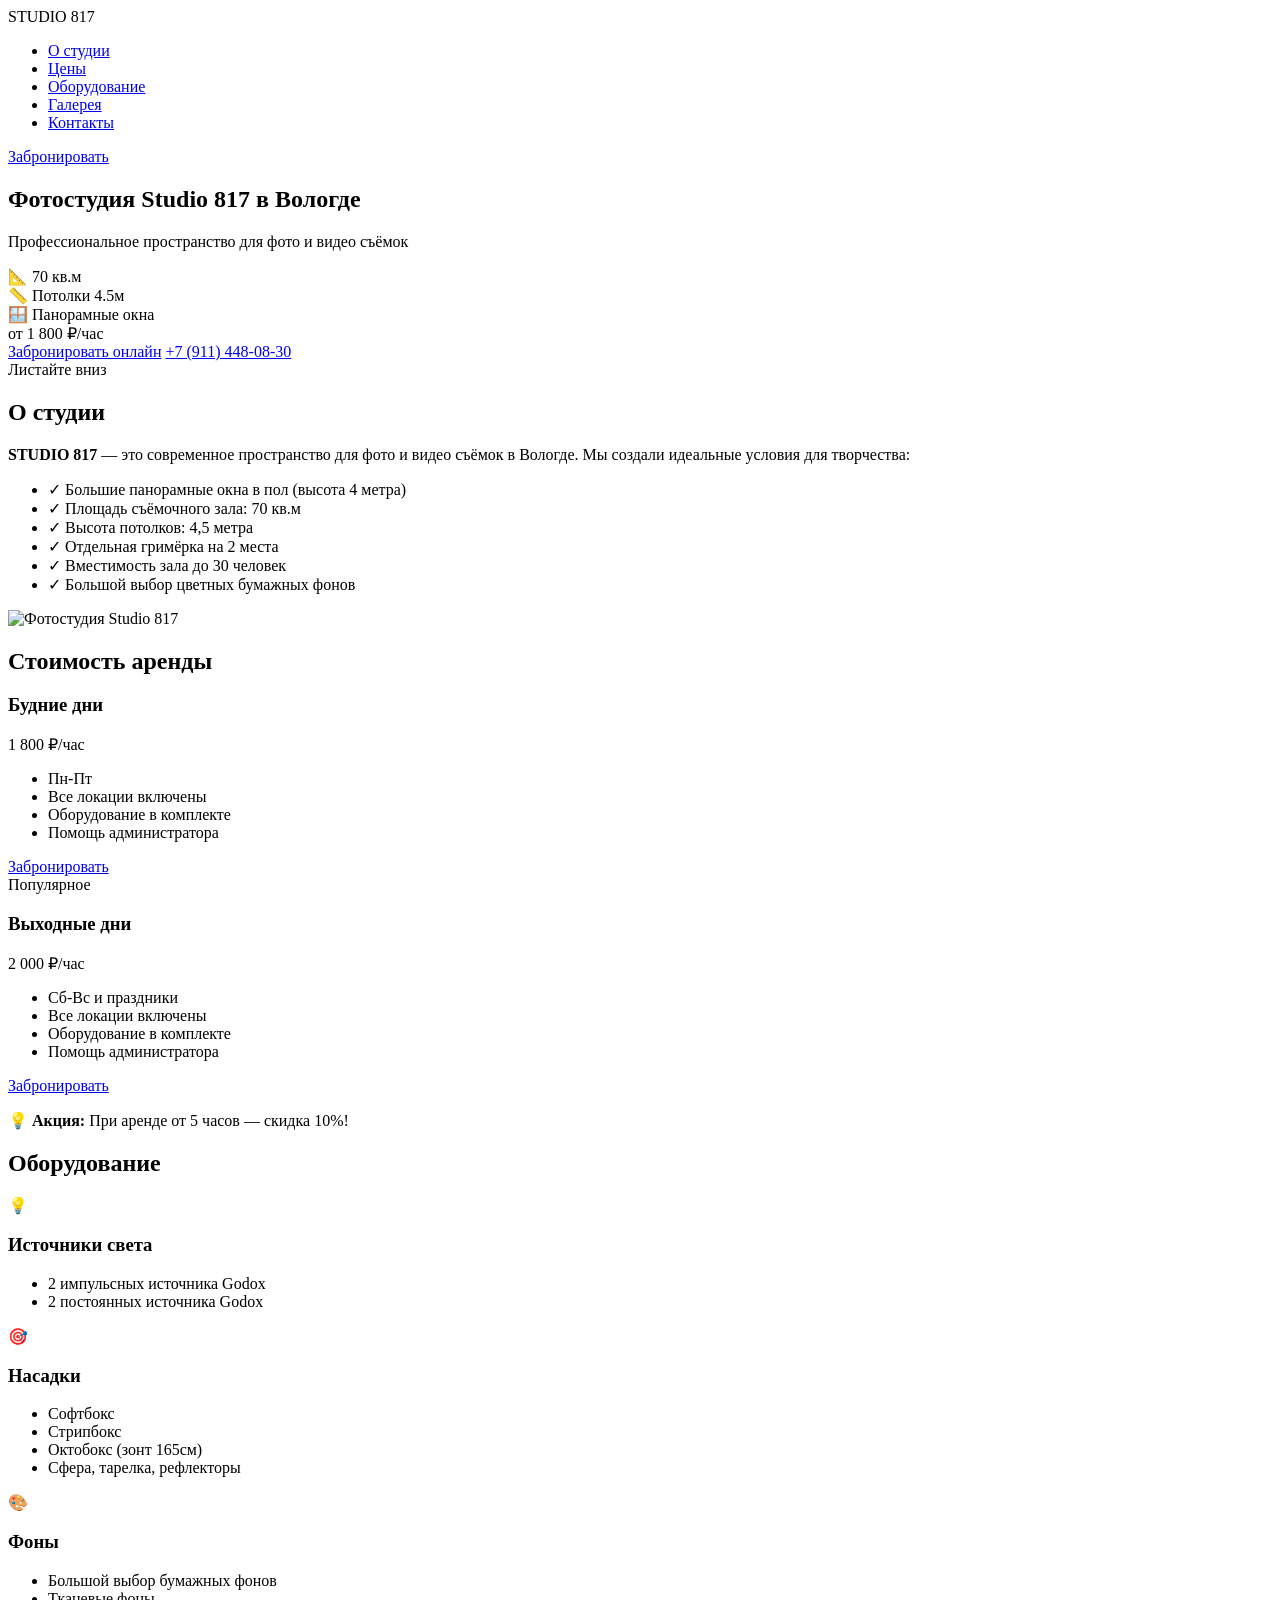
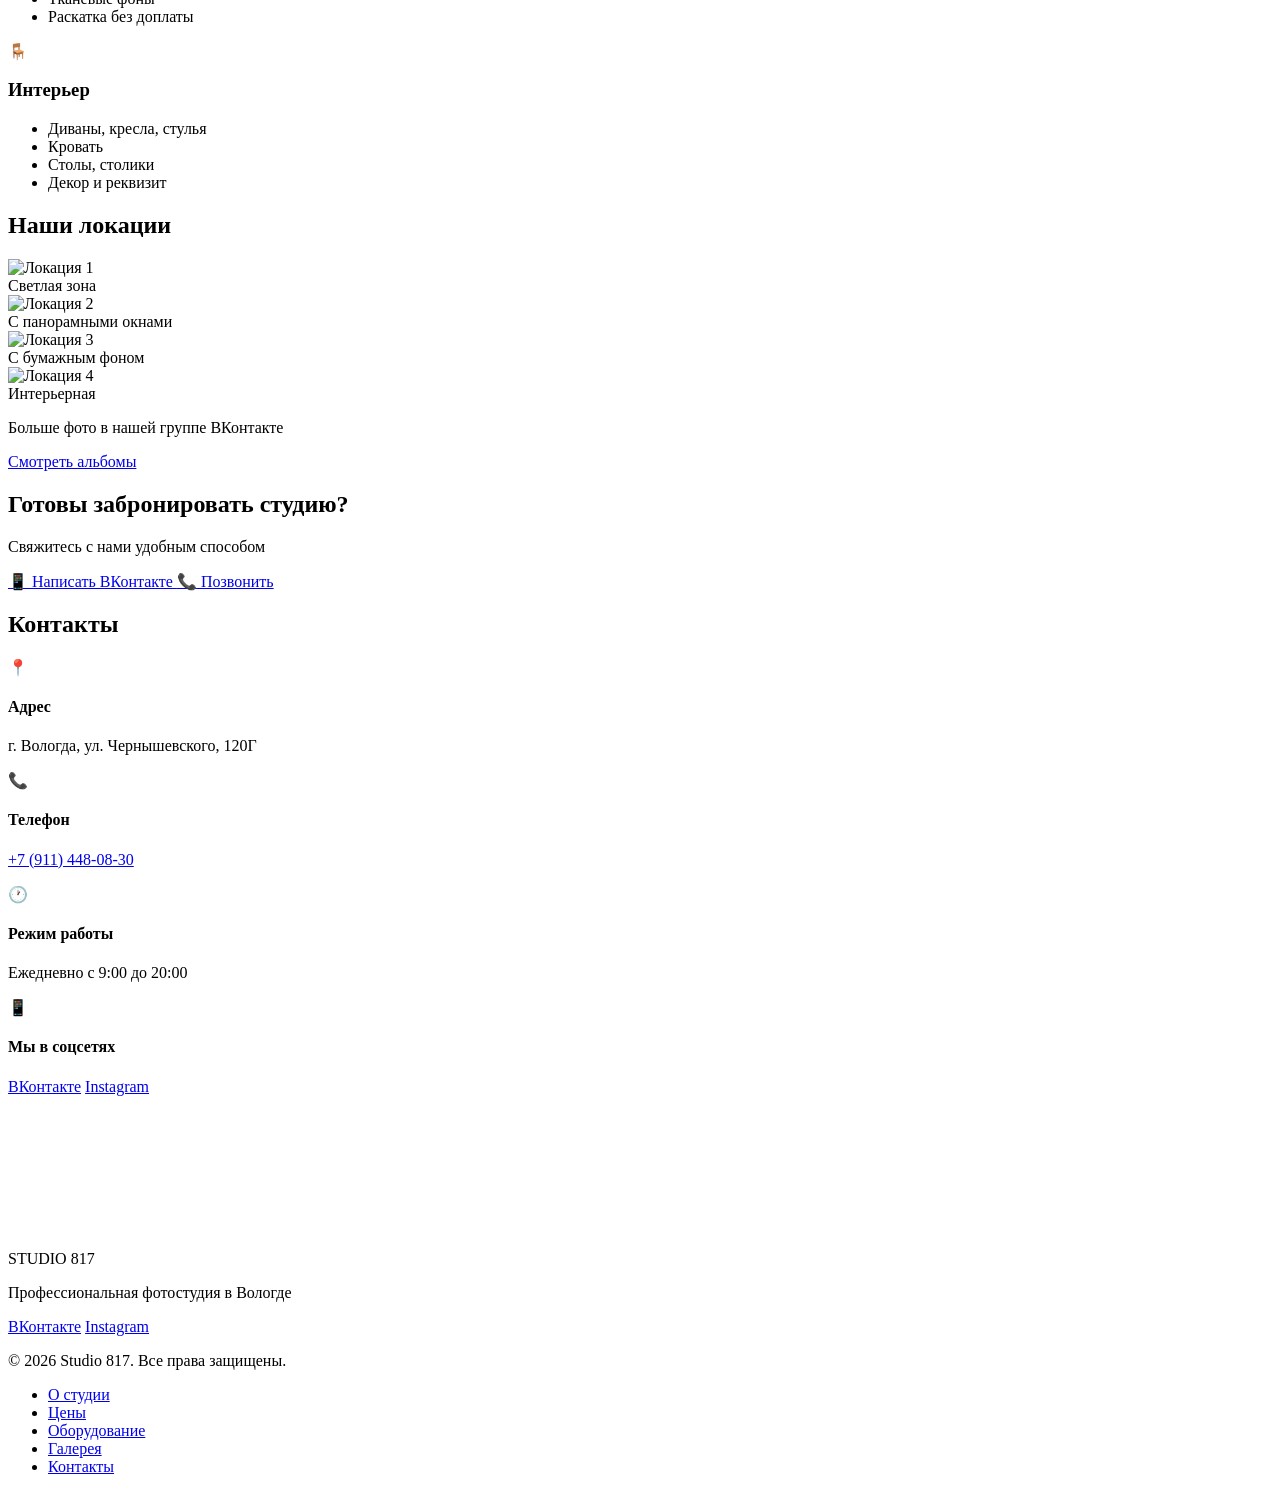
==== index.html @ 2dcc3034 "Create index.html" ====
<!DOCTYPE html>
<html lang="ru">
<head>
    <meta charset="UTF-8">
    <meta name="viewport" content="width=device-width, initial-scale=1.0">
    
    <!-- SEO Meta Tags -->
    <title>Фотостудия Studio 817 в Вологде | Аренда фотостудии от 1800₽/час</title>
    <meta name="description" content="Профессиональная фотостудия в Вологде. 70 кв.м, потолки 4.5м, панорамные окна. Оборудование Godox. Аренда от 1800₽/час. Бронируйте онлайн!">
    <meta name="keywords" content="фотостудия вологда, аренда фотостудии, studio 817, фотосессия вологда, студия для съемки">
    
    <!-- Open Graph для соцсетей -->
    <meta property="og:title" content="Фотостудия Studio 817 | Вологда">
    <meta property="og:description" content="Профессиональная фотостудия. Аренда от 1800₽/час. Панорамные окна, оборудование Godox">
    <meta property="og:type" content="website">
    <meta property="og:url" content="https://antidolgi.github.io/banan817/">
    <meta property="og:image" content="https://antidolgi.github.io/banan817/images/og-image.jpg">
    
    <!-- Yandex Verification -->
    <meta name="yandex-verification" content="ваш_код_верификации" />
    
    <!-- Favicon -->
    <link rel="icon" type="image/png" href="images/favicon.png">
    
    <!-- Fonts -->
    <link rel="preconnect" href="https://fonts.googleapis.com">
    <link href="https://fonts.googleapis.com/css2?family=Montserrat:wght@300;400;500;600;700&display=swap" rel="stylesheet">
    
    <!-- CSS -->
    <link rel="stylesheet" href="css/style.css">
    
    <!-- Schema.org микроразметка -->
    <script type="application/ld+json">
    {
        "@context": "https://schema.org",
        "@type": "PhotographyStudio",
        "name": "Studio 817",
        "description": "Профессиональная фотостудия в Вологде",
        "address": {
            "@type": "PostalAddress",
            "streetAddress": "ул. Чернышевского, 120Г",
            "addressLocality": "Вологда",
            "addressCountry": "RU"
        },
        "telephone": "+7-911-448-08-30",
        "priceRange": "1800-2000 RUB",
        "openingHours": "Mo-Su 09:00-20:00",
        "url": "https://antidolgi.github.io/banan817/",
        "sameAs": [
            "https://vk.com/studio817",
            "https://www.instagram.com/studio.817/"
        ]
    }
    </script>
</head>
<body>
    <!-- Navigation -->
    <nav class="navbar" id="navbar">
        <div class="container">
            <div class="logo">STUDIO <span>817</span></div>
            <ul class="nav-links">
                <li><a href="#about">О студии</a></li>
                <li><a href="#prices">Цены</a></li>
                <li><a href="#equipment">Оборудование</a></li>
                <li><a href="#gallery">Галерея</a></li>
                <li><a href="#contacts">Контакты</a></li>
            </ul>
            <a href="https://vk.com/studio817" class="btn-nav" target="_blank">Забронировать</a>
            <div class="burger">
                <div class="line1"></div>
                <div class="line2"></div>
                <div class="line3"></div>
            </div>
        </div>
    </nav>

    <!-- Hero Section -->
    <section class="hero">
        <div class="hero-overlay"></div>
        <div class="container hero-content">
            <h1>Фотостудия <span class="highlight">Studio 817</span> в Вологде</h1>
            <p class="hero-subtitle">Профессиональное пространство для фото и видео съёмок</p>
            <div class="hero-features">
                <div class="feature-item">
                    <span class="feature-icon">📐</span>
                    <span>70 кв.м</span>
                </div>
                <div class="feature-item">
                    <span class="feature-icon">📏</span>
                    <span>Потолки 4.5м</span>
                </div>
                <div class="feature-item">
                    <span class="feature-icon">🪟</span>
                    <span>Панорамные окна</span>
                </div>
            </div>
            <div class="hero-price">
                <span class="price-tag">от 1 800 ₽/час</span>
            </div>
            <div class="hero-buttons">
                <a href="https://vk.com/studio817" class="btn btn-primary" target="_blank">Забронировать онлайн</a>
                <a href="tel:+79114480830" class="btn btn-secondary">+7 (911) 448-08-30</a>
            </div>
        </div>
        <div class="scroll-indicator">
            <span>Листайте вниз</span>
            <div class="scroll-arrow"></div>
        </div>
    </section>

    <!-- About Section -->
    <section class="about" id="about">
        <div class="container">
            <h2 class="section-title">О студии</h2>
            <div class="about-content">
                <div class="about-text">
                    <p><strong>STUDIO 817</strong> — это современное пространство для фото и видео съёмок в Вологде. Мы создали идеальные условия для творчества:</p>
                    <ul class="about-list">
                        <li>✓ Большие панорамные окна в пол (высота 4 метра)</li>
                        <li>✓ Площадь съёмочного зала: 70 кв.м</li>
                        <li>✓ Высота потолков: 4,5 метра</li>
                        <li>✓ Отдельная гримёрка на 2 места</li>
                        <li>✓ Вместимость зала до 30 человек</li>
                        <li>✓ Большой выбор цветных бумажных фонов</li>
                    </ul>
                </div>
                <div class="about-image">
                    <img src="images/studio-main.jpg" alt="Фотостудия Studio 817">
                </div>
            </div>
        </div>
    </section>

    <!-- Prices Section -->
    <section class="prices" id="prices">
        <div class="container">
            <h2 class="section-title">Стоимость аренды</h2>
            <div class="prices-grid">
                <div class="price-card">
                    <div class="price-header">
                        <h3>Будние дни</h3>
                        <div class="price">1 800 ₽<span>/час</span></div>
                    </div>
                    <ul class="price-features">
                        <li>Пн-Пт</li>
                        <li>Все локации включены</li>
                        <li>Оборудование в комплекте</li>
                        <li>Помощь администратора</li>
                    </ul>
                    <a href="https://vk.com/studio817" class="btn btn-block" target="_blank">Забронировать</a>
                </div>
                <div class="price-card featured">
                    <div class="badge">Популярное</div>
                    <div class="price-header">
                        <h3>Выходные дни</h3>
                        <div class="price">2 000 ₽<span>/час</span></div>
                    </div>
                    <ul class="price-features">
                        <li>Сб-Вс и праздники</li>
                        <li>Все локации включены</li>
                        <li>Оборудование в комплекте</li>
                        <li>Помощь администратора</li>
                    </ul>
                    <a href="https://vk.com/studio817" class="btn btn-block" target="_blank">Забронировать</a>
                </div>
            </div>
            <div class="price-note">
                <p>💡 <strong>Акция:</strong> При аренде от 5 часов — скидка 10%!</p>
            </div>
        </div>
    </section>

    <!-- Equipment Section -->
    <section class="equipment" id="equipment">
        <div class="container">
            <h2 class="section-title">Оборудование</h2>
            <div class="equipment-grid">
                <div class="equipment-card">
                    <div class="equipment-icon">💡</div>
                    <h3>Источники света</h3>
                    <ul>
                        <li>2 импульсных источника Godox</li>
                        <li>2 постоянных источника Godox</li>
                    </ul>
                </div>
                <div class="equipment-card">
                    <div class="equipment-icon">🎯</div>
                    <h3>Насадки</h3>
                    <ul>
                        <li>Софтбокс</li>
                        <li>Стрипбокс</li>
                        <li>Октобокс (зонт 165см)</li>
                        <li>Сфера, тарелка, рефлекторы</li>
                    </ul>
                </div>
                <div class="equipment-card">
                    <div class="equipment-icon">🎨</div>
                    <h3>Фоны</h3>
                    <ul>
                        <li>Большой выбор бумажных фонов</li>
                        <li>Тканевые фоны</li>
                        <li>Раскатка без доплаты</li>
                    </ul>
                </div>
                <div class="equipment-card">
                    <div class="equipment-icon">🪑</div>
                    <h3>Интерьер</h3>
                    <ul>
                        <li>Диваны, кресла, стулья</li>
                        <li>Кровать</li>
                        <li>Столы, столики</li>
                        <li>Декор и реквизит</li>
                    </ul>
                </div>
            </div>
        </div>
    </section>

    <!-- Gallery Section -->
    <section class="gallery" id="gallery">
        <div class="container">
            <h2 class="section-title">Наши локации</h2>
            <div class="gallery-grid">
                <div class="gallery-item">
                    <img src="images/location1.jpg" alt="Локация 1">
                    <div class="gallery-overlay">
                        <span>Светлая зона</span>
                    </div>
                </div>
                <div class="gallery-item">
                    <img src="images/location2.jpg" alt="Локация 2">
                    <div class="gallery-overlay">
                        <span>С панорамными окнами</span>
                    </div>
                </div>
                <div class="gallery-item">
                    <img src="images/location3.jpg" alt="Локация 3">
                    <div class="gallery-overlay">
                        <span>С бумажным фоном</span>
                    </div>
                </div>
                <div class="gallery-item">
                    <img src="images/location4.jpg" alt="Локация 4">
                    <div class="gallery-overlay">
                        <span>Интерьерная</span>
                    </div>
                </div>
            </div>
            <div class="gallery-cta">
                <p>Больше фото в нашей группе ВКонтакте</p>
                <a href="https://vk.com/studio817" class="btn btn-primary" target="_blank">Смотреть альбомы</a>
            </div>
        </div>
    </section>

    <!-- CTA Section -->
    <section class="cta">
        <div class="container">
            <h2>Готовы забронировать студию?</h2>
            <p>Свяжитесь с нами удобным способом</p>
            <div class="cta-buttons">
                <a href="https://vk.com/studio817" class="btn btn-large btn-vk" target="_blank">
                    <span class="btn-icon">📱</span>
                    Написать ВКонтакте
                </a>
                <a href="tel:+79114480830" class="btn btn-large btn-phone">
                    <span class="btn-icon">📞</span>
                    Позвонить
                </a>
            </div>
        </div>
    </section>

    <!-- Contacts Section -->
    <section class="contacts" id="contacts">
        <div class="container">
            <h2 class="section-title">Контакты</h2>
            <div class="contacts-grid">
                <div class="contacts-info">
                    <div class="contact-item">
                        <div class="contact-icon">📍</div>
                        <div>
                            <h4>Адрес</h4>
                            <p>г. Вологда, ул. Чернышевского, 120Г</p>
                        </div>
                    </div>
                    <div class="contact-item">
                        <div class="contact-icon">📞</div>
                        <div>
                            <h4>Телефон</h4>
                            <p><a href="tel:+79114480830">+7 (911) 448-08-30</a></p>
                        </div>
                    </div>
                    <div class="contact-item">
                        <div class="contact-icon">🕐</div>
                        <div>
                            <h4>Режим работы</h4>
                            <p>Ежедневно с 9:00 до 20:00</p>
                        </div>
                    </div>
                    <div class="contact-item">
                        <div class="contact-icon">📱</div>
                        <div>
                            <h4>Мы в соцсетях</h4>
                            <div class="social-links">
                                <a href="https://vk.com/studio817" target="_blank">ВКонтакте</a>
                                <a href="https://www.instagram.com/studio.817/" target="_blank">Instagram</a>
                            </div>
                        </div>
                    </div>
                </div>
                <div class="contacts-map">
                    <iframe src="https://yandex.ru/map-widget/v1/-/CCU~kL~y" frameborder="0" allowfullscreen="true"></iframe>
                </div>
            </div>
        </div>
    </section>

    <!-- Footer -->
    <footer class="footer">
        <div class="container">
            <div class="footer-content">
                <div class="footer-logo">STUDIO <span>817</span></div>
                <p>Профессиональная фотостудия в Вологде</p>
                <div class="footer-links">
                    <a href="https://vk.com/studio817" target="_blank">ВКонтакте</a>
                    <a href="https://www.instagram.com/studio.817/" target="_blank">Instagram</a>
                </div>
            </div>
            <div class="footer-bottom">
                <p>&copy; 2026 Studio 817. Все права защищены.</p>
            </div>
        </div>
    </footer>

    <!-- Mobile Menu -->
    <div class="mobile-menu">
        <ul>
            <li><a href="#about">О студии</a></li>
            <li><a href="#prices">Цены</a></li>
            <li><a href="#equipment">Оборудование</a></li>
            <li><a href="#gallery">Галерея</a></li>
            <li><a href="#contacts">Контакты</a></li>
        </ul>
    </div>

    <!-- Scripts -->
    <script src="js/main.js"></script>
    
    <!-- Yandex Metrika -->
    <script type="text/javascript">
        // Добавьте сюда код Яндекс.Метрики после регистрации
        // https://metrika.yandex.ru/
    </script>
</body>
</html>
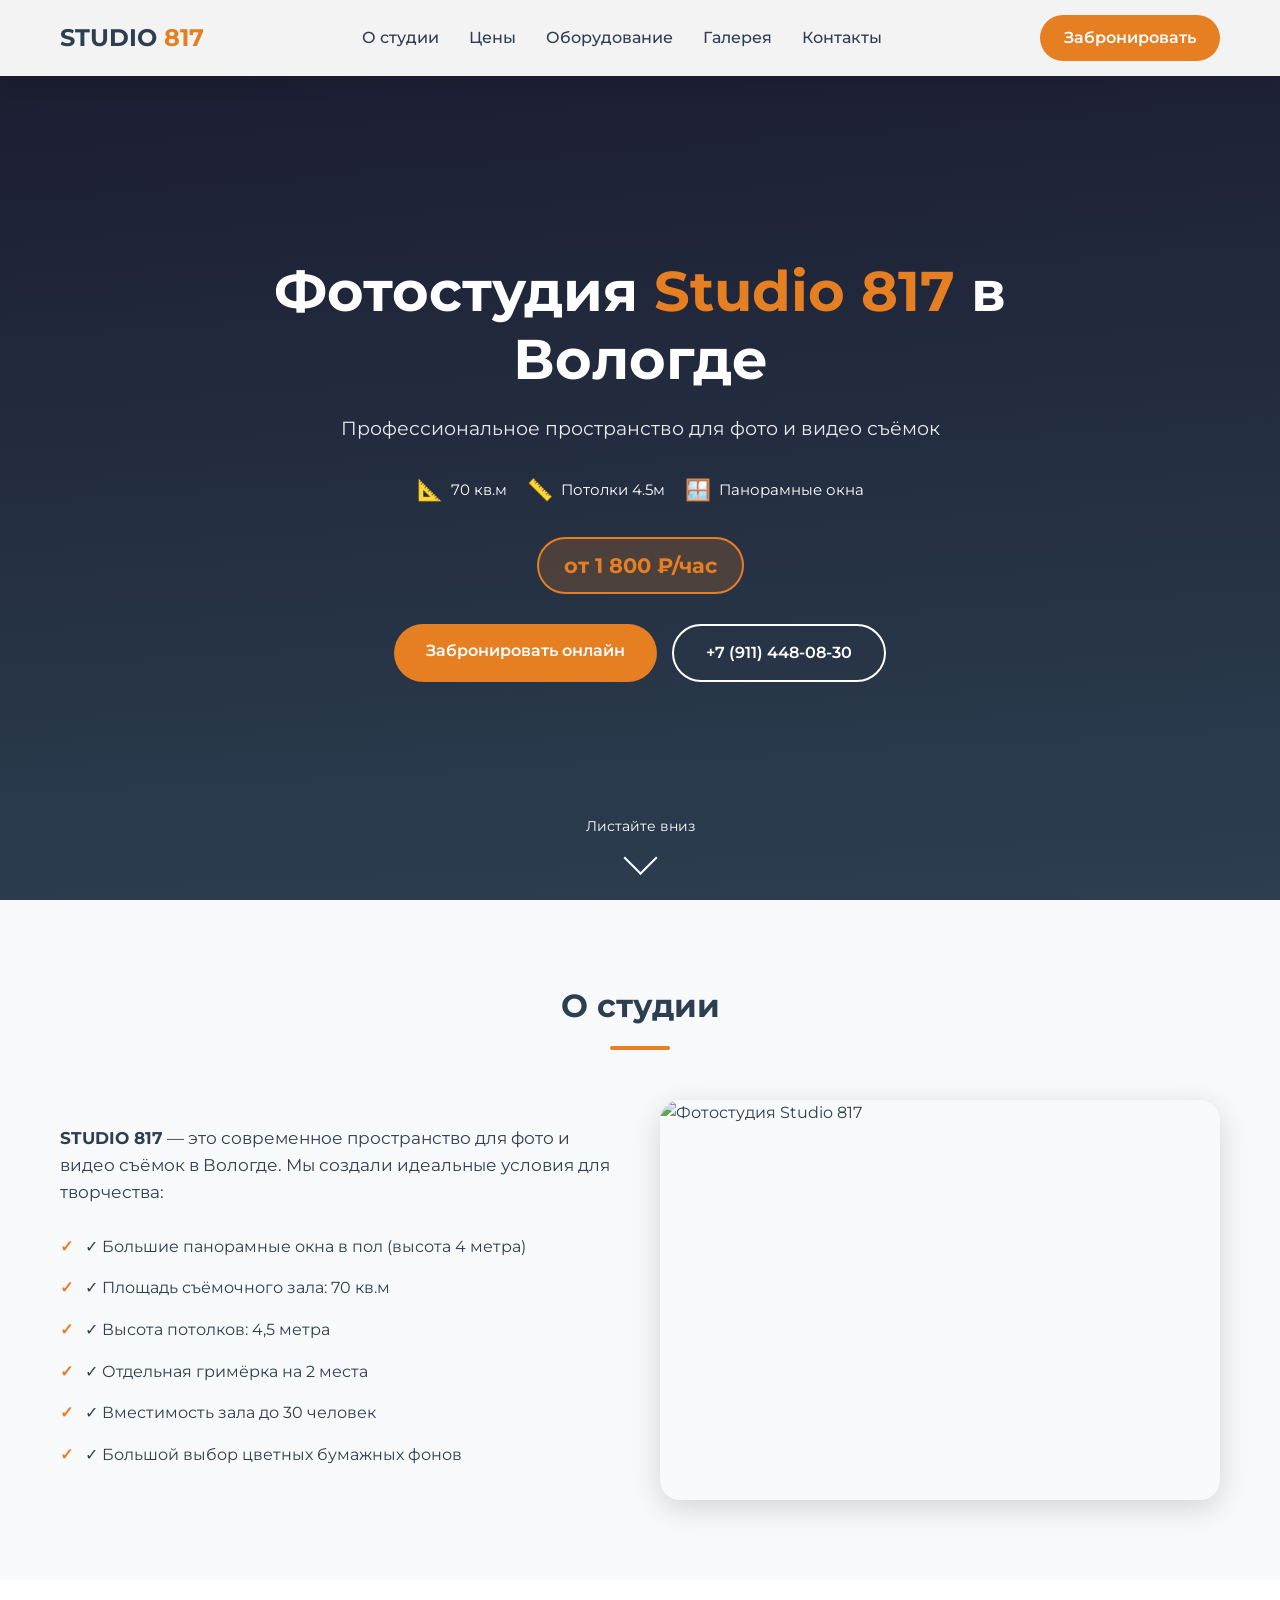
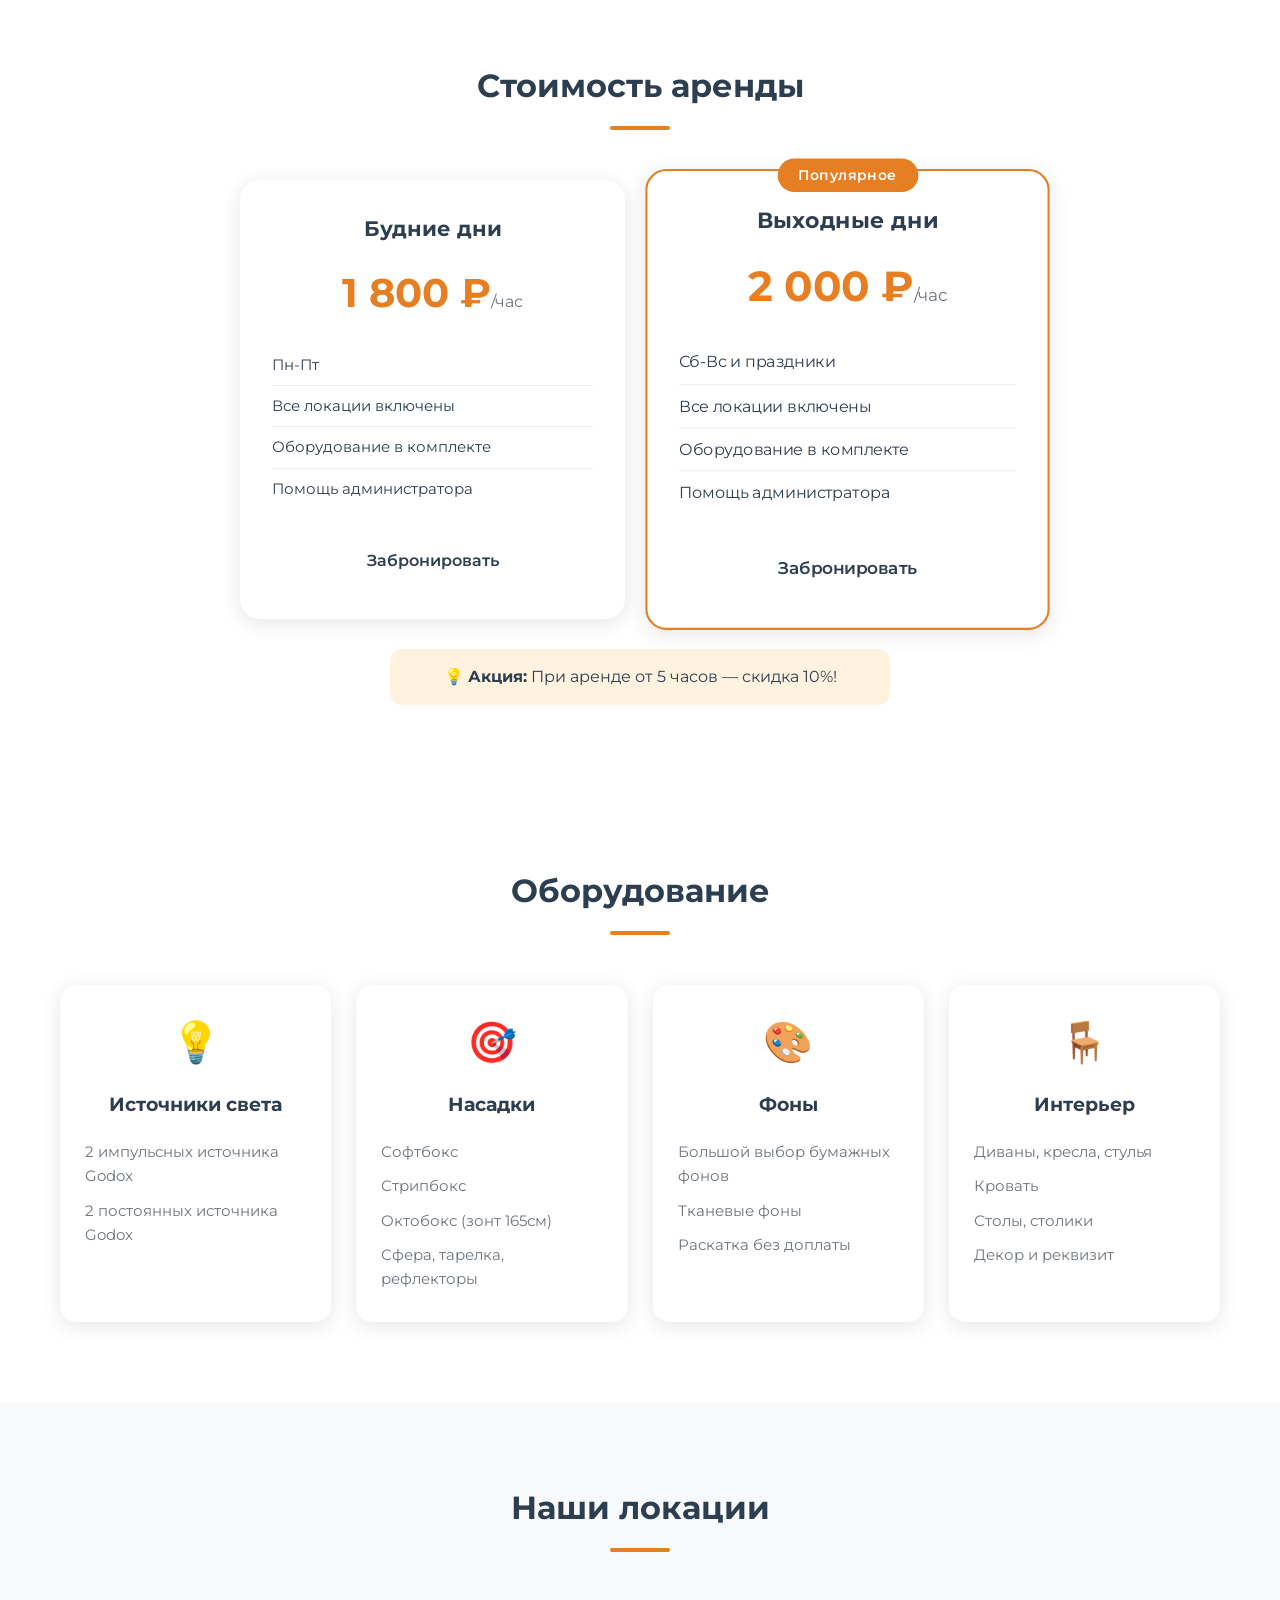
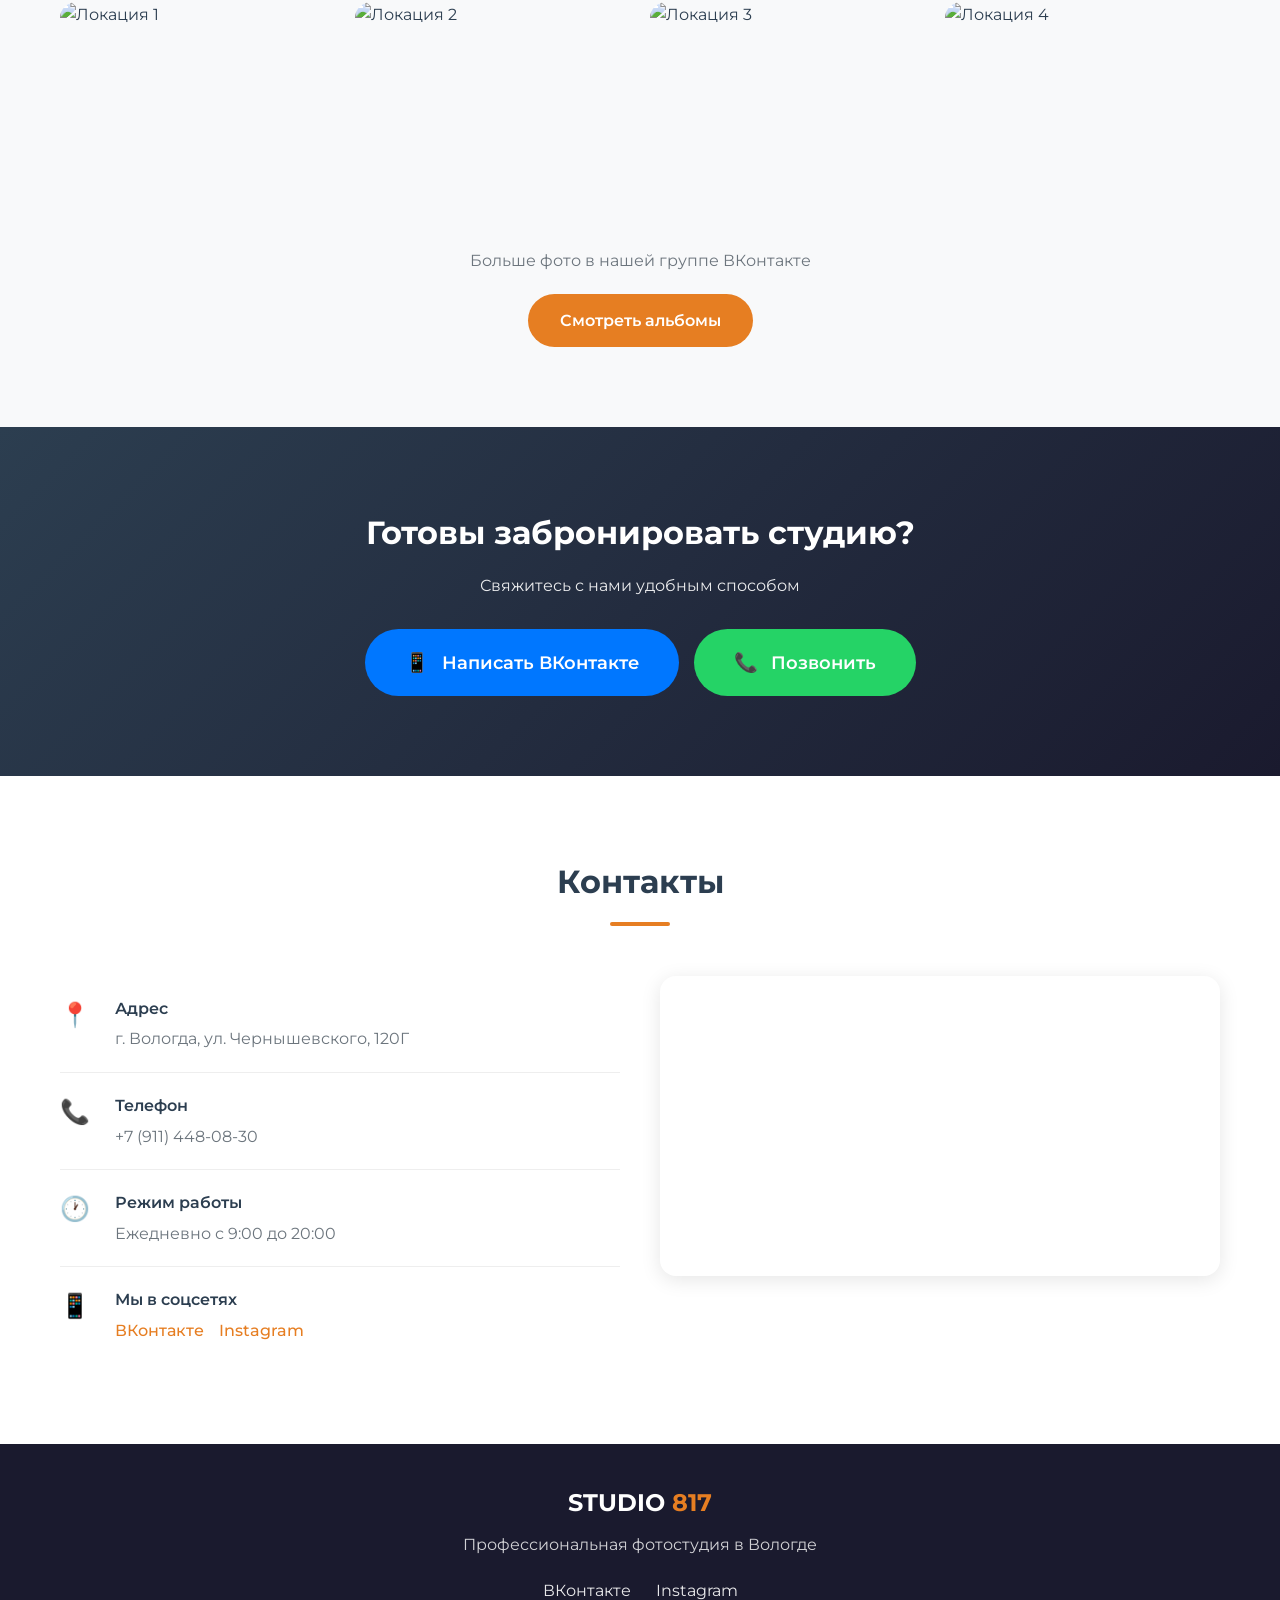
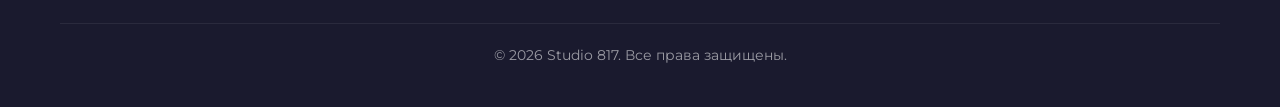
==== commit 1723ecc7: "Update index.html" ====
--- a/index.html
+++ b/index.html
@@ -13,8 +13,8 @@
     <meta property="og:title" content="Фотостудия Studio 817 | Вологда">
     <meta property="og:description" content="Профессиональная фотостудия. Аренда от 1800₽/час. Панорамные окна, оборудование Godox">
     <meta property="og:type" content="website">
-    <meta property="og:url" content="https://antidolgi.github.io/banan817/">
-    <meta property="og:image" content="https://antidolgi.github.io/banan817/images/og-image.jpg">
+    <meta property="og:url" content="https://antidolgi.github.io/studio817/">
+    <meta property="og:image" content="https://antidolgi.github.io/studio817/images/og-image.jpg">
     
     <!-- Yandex Verification -->
     <meta name="yandex-verification" content="ваш_код_верификации" />
@@ -45,7 +45,7 @@
         "telephone": "+7-911-448-08-30",
         "priceRange": "1800-2000 RUB",
         "openingHours": "Mo-Su 09:00-20:00",
-        "url": "https://antidolgi.github.io/banan817/",
+        "url": "https://antidolgi.github.io/studio817/",
         "sameAs": [
             "https://vk.com/studio817",
             "https://www.instagram.com/studio.817/"
--- a/css/style.css
+++ b/css/style.css
@@ -0,0 +1,824 @@
+/* ===== RESET & BASE ===== */
+*, *::before, *::after {
+    margin: 0;
+    padding: 0;
+    box-sizing: border-box;
+}
+
+:root {
+    --primary: #2c3e50;
+    --accent: #e67e22;
+    --accent-hover: #d35400;
+    --light: #f8f9fa;
+    --dark: #1a1a2e;
+    --gray: #6c757d;
+    --white: #ffffff;
+    --shadow: 0 4px 20px rgba(0,0,0,0.1);
+    --shadow-hover: 0 8px 30px rgba(0,0,0,0.15);
+    --transition: all 0.3s ease;
+}
+
+html {
+    scroll-behavior: smooth;
+}
+
+body {
+    font-family: 'Montserrat', sans-serif;
+    line-height: 1.6;
+    color: var(--primary);
+    background: var(--white);
+    overflow-x: hidden;
+}
+
+.container {
+    width: 100%;
+    max-width: 1200px;
+    margin: 0 auto;
+    padding: 0 20px;
+}
+
+img {
+    max-width: 100%;
+    height: auto;
+    display: block;
+}
+
+a {
+    text-decoration: none;
+    color: inherit;
+    transition: var(--transition);
+}
+
+ul {
+    list-style: none;
+}
+
+/* ===== BUTTONS ===== */
+.btn {
+    display: inline-block;
+    padding: 14px 32px;
+    border-radius: 50px;
+    font-weight: 600;
+    text-align: center;
+    cursor: pointer;
+    transition: var(--transition);
+    border: none;
+    font-size: 1rem;
+}
+
+.btn-primary {
+    background: var(--accent);
+    color: var(--white);
+}
+
+.btn-primary:hover {
+    background: var(--accent-hover);
+    transform: translateY(-2px);
+    box-shadow: var(--shadow-hover);
+}
+
+.btn-secondary {
+    background: transparent;
+    color: var(--white);
+    border: 2px solid var(--white);
+}
+
+.btn-secondary:hover {
+    background: var(--white);
+    color: var(--primary);
+}
+
+.btn-block {
+    display: block;
+    width: 100%;
+}
+
+.btn-large {
+    padding: 18px 40px;
+    font-size: 1.1rem;
+}
+
+.btn-vk {
+    background: #0077FF;
+    color: white;
+}
+
+.btn-vk:hover {
+    background: #0066dd;
+    transform: translateY(-2px);
+}
+
+.btn-phone {
+    background: #25D366;
+    color: white;
+}
+
+.btn-phone:hover {
+    background: #128C7E;
+    transform: translateY(-2px);
+}
+
+.btn-icon {
+    margin-right: 8px;
+    font-size: 1.2rem;
+}
+
+/* ===== NAVBAR ===== */
+.navbar {
+    position: fixed;
+    top: 0;
+    left: 0;
+    right: 0;
+    z-index: 1000;
+    padding: 15px 0;
+    background: rgba(255,255,255,0.95);
+    backdrop-filter: blur(10px);
+    box-shadow: var(--shadow);
+    transition: var(--transition);
+}
+
+.navbar.scrolled {
+    padding: 10px 0;
+}
+
+.navbar .container {
+    display: flex;
+    align-items: center;
+    justify-content: space-between;
+}
+
+.logo {
+    font-size: 1.5rem;
+    font-weight: 700;
+    color: var(--primary);
+}
+
+.logo span {
+    color: var(--accent);
+}
+
+.nav-links {
+    display: flex;
+    gap: 30px;
+}
+
+.nav-links a {
+    font-weight: 500;
+    position: relative;
+    padding: 5px 0;
+}
+
+.nav-links a::after {
+    content: '';
+    position: absolute;
+    bottom: 0;
+    left: 0;
+    width: 0;
+    height: 2px;
+    background: var(--accent);
+    transition: var(--transition);
+}
+
+.nav-links a:hover::after {
+    width: 100%;
+}
+
+.btn-nav {
+    padding: 10px 24px;
+    background: var(--accent);
+    color: white;
+    border-radius: 30px;
+    font-weight: 600;
+    transition: var(--transition);
+}
+
+.btn-nav:hover {
+    background: var(--accent-hover);
+    transform: translateY(-2px);
+}
+
+.burger {
+    display: none;
+    cursor: pointer;
+}
+
+.burger div {
+    width: 25px;
+    height: 3px;
+    background: var(--primary);
+    margin: 5px;
+    transition: var(--transition);
+}
+
+/* ===== HERO SECTION ===== */
+.hero {
+    min-height: 100vh;
+    display: flex;
+    align-items: center;
+    justify-content: center;
+    position: relative;
+    background: linear-gradient(135deg, var(--dark) 0%, var(--primary) 100%);
+    color: var(--white);
+    text-align: center;
+    padding: 100px 20px 60px;
+    overflow: hidden;
+}
+
+.hero::before {
+    content: '';
+    position: absolute;
+    top: 0;
+    left: 0;
+    right: 0;
+    bottom: 0;
+    background: url('../images/hero-bg.jpg') center/cover no-repeat;
+    opacity: 0.2;
+}
+
+.hero-overlay {
+    position: absolute;
+    top: 0;
+    left: 0;
+    right: 0;
+    bottom: 0;
+    background: linear-gradient(180deg, rgba(26,26,46,0.8) 0%, rgba(44,62,80,0.9) 100%);
+}
+
+.hero-content {
+    position: relative;
+    z-index: 2;
+    max-width: 800px;
+}
+
+.hero h1 {
+    font-size: clamp(2rem, 5vw, 3.5rem);
+    font-weight: 700;
+    margin-bottom: 20px;
+    line-height: 1.2;
+}
+
+.hero .highlight {
+    color: var(--accent);
+}
+
+.hero-subtitle {
+    font-size: 1.2rem;
+    margin-bottom: 30px;
+    opacity: 0.9;
+}
+
+.hero-features {
+    display: flex;
+    justify-content: center;
+    gap: 20px;
+    flex-wrap: wrap;
+    margin-bottom: 30px;
+}
+
+.feature-item {
+    display: flex;
+    align-items: center;
+    gap: 8px;
+    font-size: 0.95rem;
+}
+
+.feature-icon {
+    font-size: 1.3rem;
+}
+
+.hero-price {
+    margin-bottom: 30px;
+}
+
+.price-tag {
+    display: inline-block;
+    padding: 10px 25px;
+    background: rgba(230,126,34,0.2);
+    border: 2px solid var(--accent);
+    border-radius: 30px;
+    font-size: 1.3rem;
+    font-weight: 700;
+    color: var(--accent);
+}
+
+.hero-buttons {
+    display: flex;
+    gap: 15px;
+    justify-content: center;
+    flex-wrap: wrap;
+}
+
+.scroll-indicator {
+    position: absolute;
+    bottom: 30px;
+    left: 50%;
+    transform: translateX(-50%);
+    display: flex;
+    flex-direction: column;
+    align-items: center;
+    gap: 8px;
+    color: var(--white);
+    opacity: 0.8;
+    font-size: 0.9rem;
+}
+
+.scroll-arrow {
+    width: 24px;
+    height: 24px;
+    border-right: 2px solid var(--white);
+    border-bottom: 2px solid var(--white);
+    transform: rotate(45deg);
+    animation: bounce 2s infinite;
+}
+
+@keyframes bounce {
+    0%, 20%, 50%, 80%, 100% { transform: rotate(45deg) translateY(0); }
+    40% { transform: rotate(45deg) translateY(10px); }
+    60% { transform: rotate(45deg) translateY(5px); }
+}
+
+/* ===== SECTIONS ===== */
+section {
+    padding: 80px 0;
+}
+
+.section-title {
+    text-align: center;
+    font-size: 2rem;
+    font-weight: 700;
+    margin-bottom: 50px;
+    position: relative;
+}
+
+.section-title::after {
+    content: '';
+    display: block;
+    width: 60px;
+    height: 4px;
+    background: var(--accent);
+    margin: 15px auto 0;
+    border-radius: 2px;
+}
+
+/* ===== ABOUT ===== */
+.about {
+    background: var(--light);
+}
+
+.about-content {
+    display: grid;
+    grid-template-columns: 1fr 1fr;
+    gap: 40px;
+    align-items: center;
+}
+
+.about-text p {
+    margin-bottom: 20px;
+    font-size: 1.05rem;
+}
+
+.about-list {
+    margin-top: 20px;
+}
+
+.about-list li {
+    padding: 8px 0;
+    padding-left: 25px;
+    position: relative;
+}
+
+.about-list li::before {
+    content: '✓';
+    position: absolute;
+    left: 0;
+    color: var(--accent);
+    font-weight: bold;
+}
+
+.about-image img {
+    border-radius: 20px;
+    box-shadow: var(--shadow-hover);
+    width: 100%;
+    height: 400px;
+    object-fit: cover;
+}
+
+/* ===== PRICES ===== */
+.prices-grid {
+    display: grid;
+    grid-template-columns: repeat(auto-fit, minmax(280px, 1fr));
+    gap: 30px;
+    max-width: 800px;
+    margin: 0 auto 30px;
+}
+
+.price-card {
+    background: var(--white);
+    border-radius: 20px;
+    padding: 30px;
+    text-align: center;
+    box-shadow: var(--shadow);
+    transition: var(--transition);
+    position: relative;
+    border: 2px solid transparent;
+}
+
+.price-card:hover {
+    transform: translateY(-5px);
+    box-shadow: var(--shadow-hover);
+    border-color: var(--accent);
+}
+
+.price-card.featured {
+    border-color: var(--accent);
+    transform: scale(1.05);
+}
+
+.price-card.featured:hover {
+    transform: scale(1.05) translateY(-5px);
+}
+
+.badge {
+    position: absolute;
+    top: -12px;
+    left: 50%;
+    transform: translateX(-50%);
+    background: var(--accent);
+    color: white;
+    padding: 5px 20px;
+    border-radius: 20px;
+    font-size: 0.85rem;
+    font-weight: 600;
+}
+
+.price-header h3 {
+    font-size: 1.3rem;
+    margin-bottom: 15px;
+}
+
+.price {
+    font-size: 2.5rem;
+    font-weight: 700;
+    color: var(--accent);
+    margin-bottom: 20px;
+}
+
+.price span {
+    font-size: 1rem;
+    color: var(--gray);
+    font-weight: 400;
+}
+
+.price-features {
+    margin-bottom: 25px;
+    text-align: left;
+}
+
+.price-features li {
+    padding: 8px 0;
+    border-bottom: 1px solid #eee;
+    font-size: 0.95rem;
+}
+
+.price-features li:last-child {
+    border-bottom: none;
+}
+
+.price-note {
+    text-align: center;
+    padding: 15px 25px;
+    background: #fff3e0;
+    border-radius: 12px;
+    max-width: 500px;
+    margin: 0 auto;
+}
+
+/* ===== EQUIPMENT ===== */
+.equipment-grid {
+    display: grid;
+    grid-template-columns: repeat(auto-fit, minmax(250px, 1fr));
+    gap: 25px;
+}
+
+.equipment-card {
+    background: var(--white);
+    padding: 25px;
+    border-radius: 16px;
+    text-align: center;
+    box-shadow: var(--shadow);
+    transition: var(--transition);
+}
+
+.equipment-card:hover {
+    transform: translateY(-5px);
+    box-shadow: var(--shadow-hover);
+}
+
+.equipment-icon {
+    font-size: 2.5rem;
+    margin-bottom: 15px;
+}
+
+.equipment-card h3 {
+    font-size: 1.2rem;
+    margin-bottom: 15px;
+}
+
+.equipment-card ul {
+    text-align: left;
+}
+
+.equipment-card li {
+    padding: 5px 0;
+    font-size: 0.95rem;
+    color: var(--gray);
+}
+
+/* ===== GALLERY ===== */
+.gallery {
+    background: var(--light);
+}
+
+.gallery-grid {
+    display: grid;
+    grid-template-columns: repeat(auto-fit, minmax(250px, 1fr));
+    gap: 20px;
+    margin-bottom: 40px;
+}
+
+.gallery-item {
+    position: relative;
+    border-radius: 16px;
+    overflow: hidden;
+    aspect-ratio: 4/3;
+    cursor: pointer;
+}
+
+.gallery-item img {
+    width: 100%;
+    height: 100%;
+    object-fit: cover;
+    transition: var(--transition);
+}
+
+.gallery-item:hover img {
+    transform: scale(1.1);
+}
+
+.gallery-overlay {
+    position: absolute;
+    bottom: 0;
+    left: 0;
+    right: 0;
+    padding: 20px;
+    background: linear-gradient(transparent, rgba(0,0,0,0.7));
+    color: white;
+    transform: translateY(100%);
+    transition: var(--transition);
+}
+
+.gallery-item:hover .gallery-overlay {
+    transform: translateY(0);
+}
+
+.gallery-cta {
+    text-align: center;
+}
+
+.gallery-cta p {
+    margin-bottom: 20px;
+    color: var(--gray);
+}
+
+/* ===== CTA ===== */
+.cta {
+    background: linear-gradient(135deg, var(--primary) 0%, var(--dark) 100%);
+    color: var(--white);
+    text-align: center;
+}
+
+.cta h2 {
+    font-size: 2rem;
+    margin-bottom: 15px;
+}
+
+.cta p {
+    margin-bottom: 30px;
+    opacity: 0.9;
+}
+
+.cta-buttons {
+    display: flex;
+    gap: 15px;
+    justify-content: center;
+    flex-wrap: wrap;
+}
+
+/* ===== CONTACTS ===== */
+.contacts-grid {
+    display: grid;
+    grid-template-columns: 1fr 1fr;
+    gap: 40px;
+}
+
+.contact-item {
+    display: flex;
+    gap: 15px;
+    padding: 20px 0;
+    border-bottom: 1px solid #eee;
+}
+
+.contact-item:last-child {
+    border-bottom: none;
+}
+
+.contact-icon {
+    font-size: 1.5rem;
+    min-width: 40px;
+}
+
+.contact-item h4 {
+    margin-bottom: 5px;
+    font-weight: 600;
+}
+
+.contact-item p,
+.contact-item a {
+    color: var(--gray);
+}
+
+.contact-item a:hover {
+    color: var(--accent);
+}
+
+.social-links {
+    display: flex;
+    gap: 15px;
+}
+
+.social-links a {
+    color: var(--accent);
+    font-weight: 500;
+}
+
+.social-links a:hover {
+    text-decoration: underline;
+}
+
+.contacts-map iframe {
+    width: 100%;
+    height: 300px;
+    border-radius: 16px;
+    border: none;
+    box-shadow: var(--shadow);
+}
+
+/* ===== FOOTER ===== */
+.footer {
+    background: var(--dark);
+    color: var(--white);
+    padding: 40px 0 20px;
+    text-align: center;
+}
+
+.footer-logo {
+    font-size: 1.5rem;
+    font-weight: 700;
+    margin-bottom: 10px;
+}
+
+.footer-logo span {
+    color: var(--accent);
+}
+
+.footer p {
+    opacity: 0.8;
+    margin-bottom: 20px;
+}
+
+.footer-links {
+    display: flex;
+    justify-content: center;
+    gap: 25px;
+    margin-bottom: 20px;
+}
+
+.footer-links a {
+    opacity: 0.9;
+}
+
+.footer-links a:hover {
+    opacity: 1;
+    color: var(--accent);
+}
+
+.footer-bottom {
+    padding-top: 20px;
+    border-top: 1px solid rgba(255,255,255,0.1);
+    font-size: 0.9rem;
+    opacity: 0.7;
+}
+
+/* ===== MOBILE MENU ===== */
+.mobile-menu {
+    position: fixed;
+    top: 0;
+    right: -100%;
+    width: 80%;
+    max-width: 300px;
+    height: 100vh;
+    background: var(--white);
+    padding: 80px 30px 30px;
+    box-shadow: -5px 0 20px rgba(0,0,0,0.1);
+    transition: var(--transition);
+    z-index: 1001;
+}
+
+.mobile-menu.active {
+    right: 0;
+}
+
+.mobile-menu ul {
+    display: flex;
+    flex-direction: column;
+    gap: 20px;
+}
+
+.mobile-menu a {
+    font-size: 1.1rem;
+    font-weight: 500;
+}
+
+/* ===== RESPONSIVE ===== */
+@media (max-width: 992px) {
+    .about-content,
+    .contacts-grid {
+        grid-template-columns: 1fr;
+    }
+    
+    .about-image {
+        order: -1;
+    }
+    
+    .price-card.featured {
+        transform: scale(1);
+    }
+    
+    .price-card.featured:hover {
+        transform: translateY(-5px);
+    }
+}
+
+@media (max-width: 768px) {
+    .nav-links,
+    .btn-nav {
+        display: none;
+    }
+    
+    .burger {
+        display: block;
+    }
+    
+    .hero h1 {
+        font-size: 2.2rem;
+    }
+    
+    .hero-buttons {
+        flex-direction: column;
+        align-items: center;
+    }
+    
+    .btn {
+        width: 100%;
+        max-width: 300px;
+    }
+    
+    section {
+        padding: 60px 0;
+    }
+    
+    .section-title {
+        font-size: 1.7rem;
+    }
+}
+
+/* ===== ANIMATIONS ===== */
+@keyframes fadeInUp {
+    from {
+        opacity: 0;
+        transform: translateY(30px);
+    }
+    to {
+        opacity: 1;
+        transform: translateY(0);
+    }
+}
+
+.fade-in {
+    animation: fadeInUp 0.6s ease forwards;
+}
+
+/* ===== UTILS ===== */
+.text-center { text-align: center; }
+.mt-20 { margin-top: 20px; }
+.mb-20 { margin-bottom: 20px; }
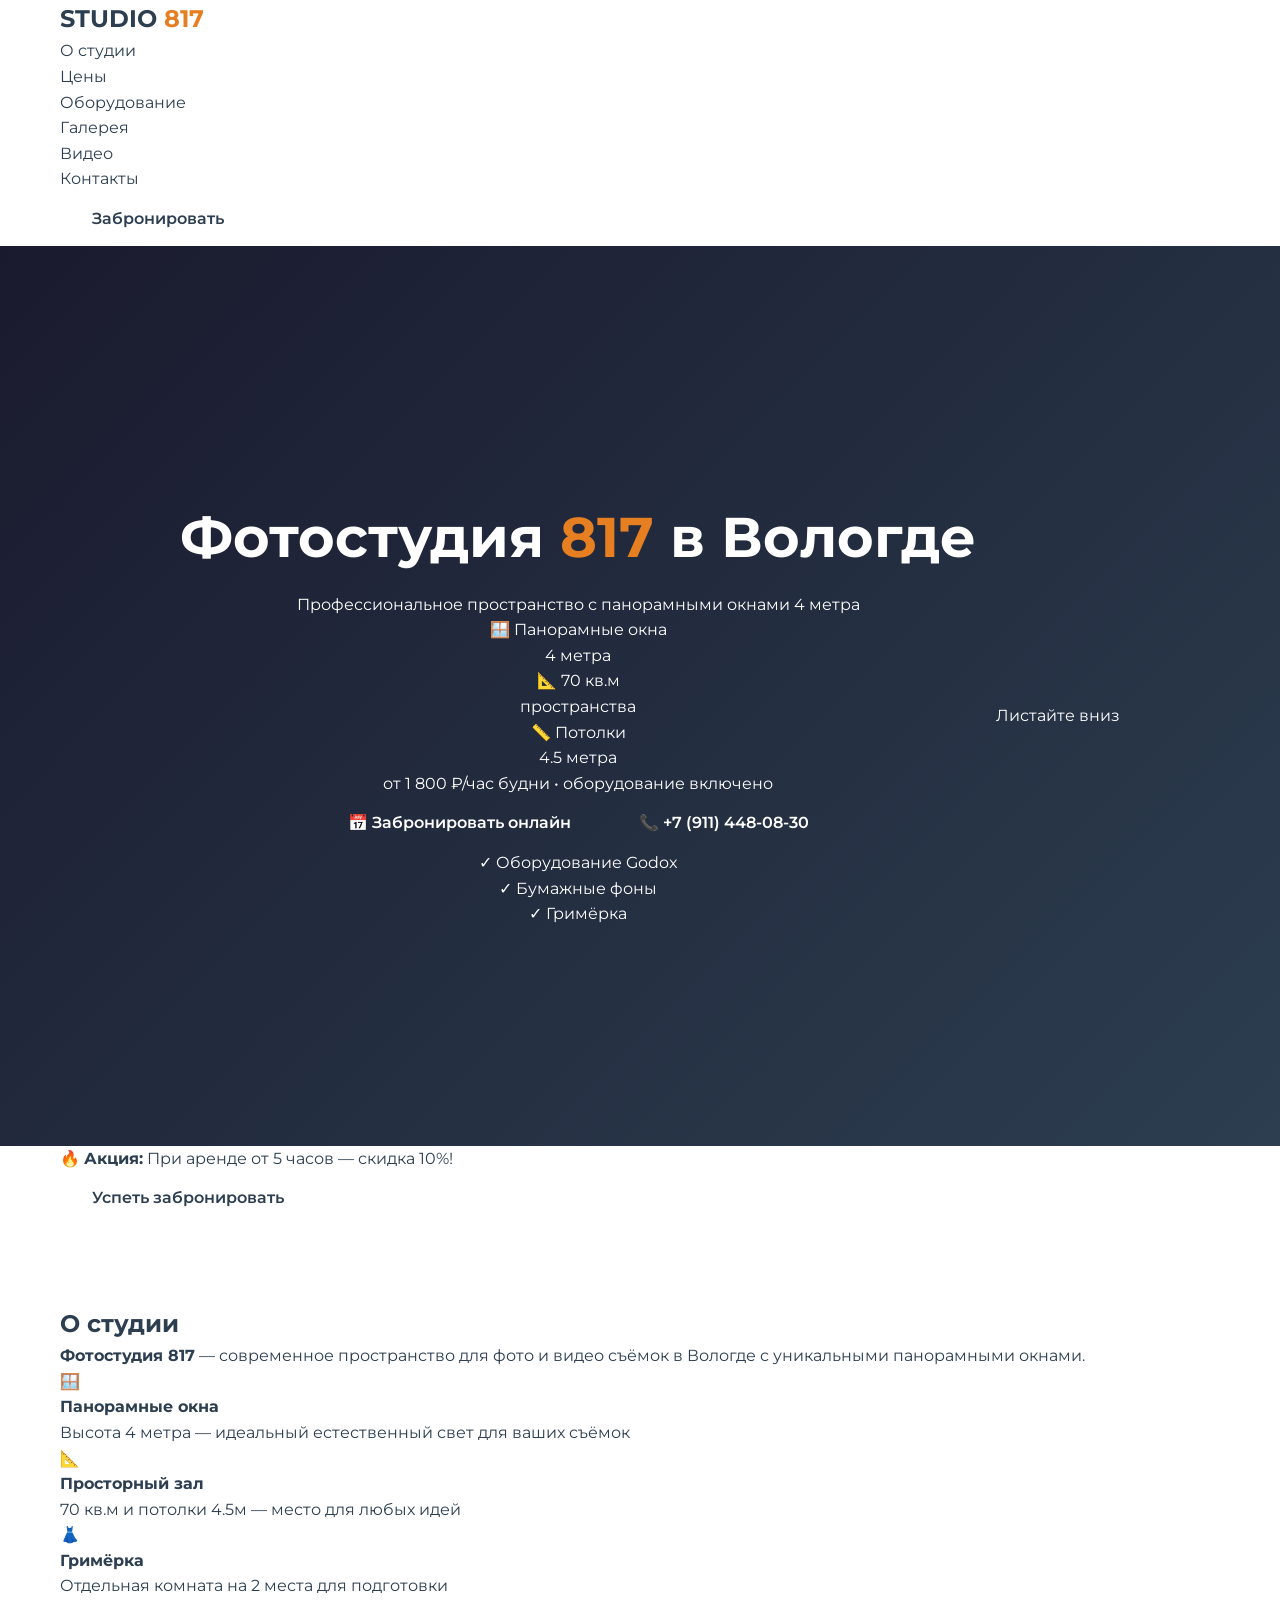
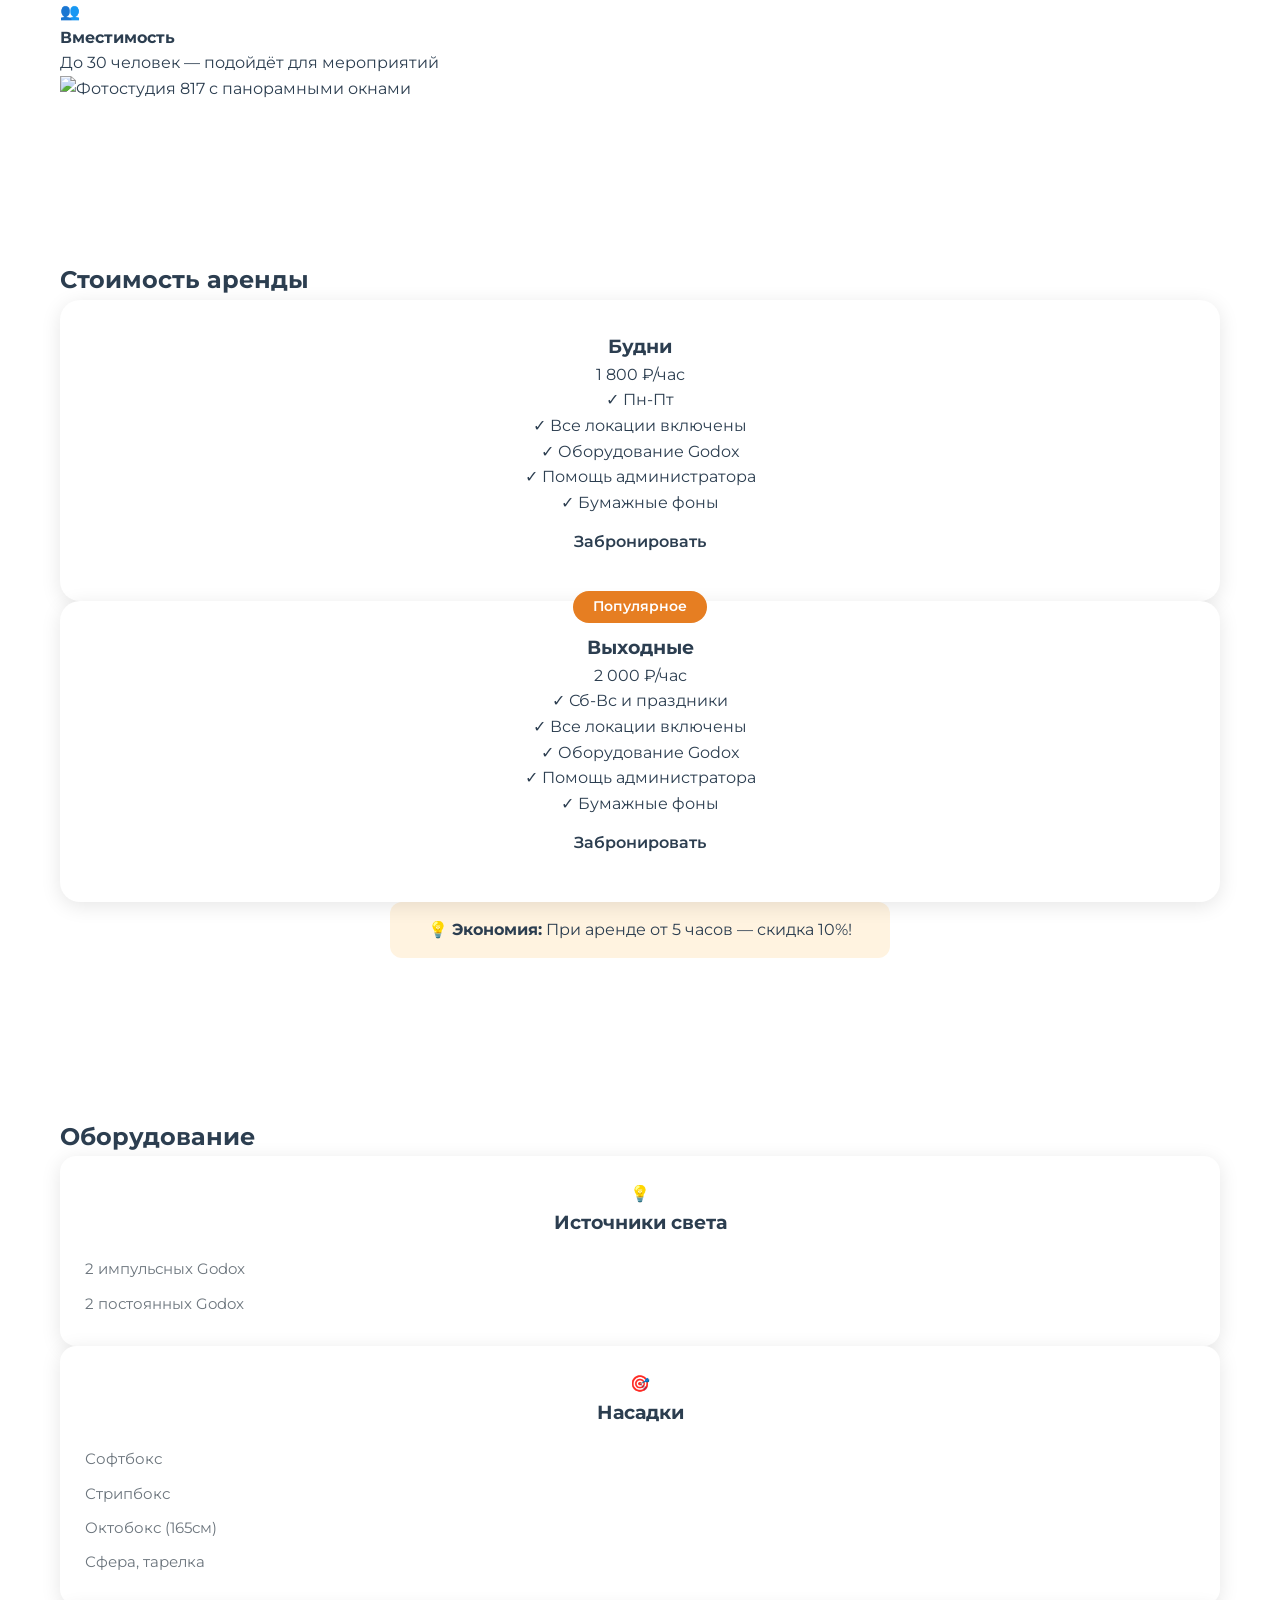
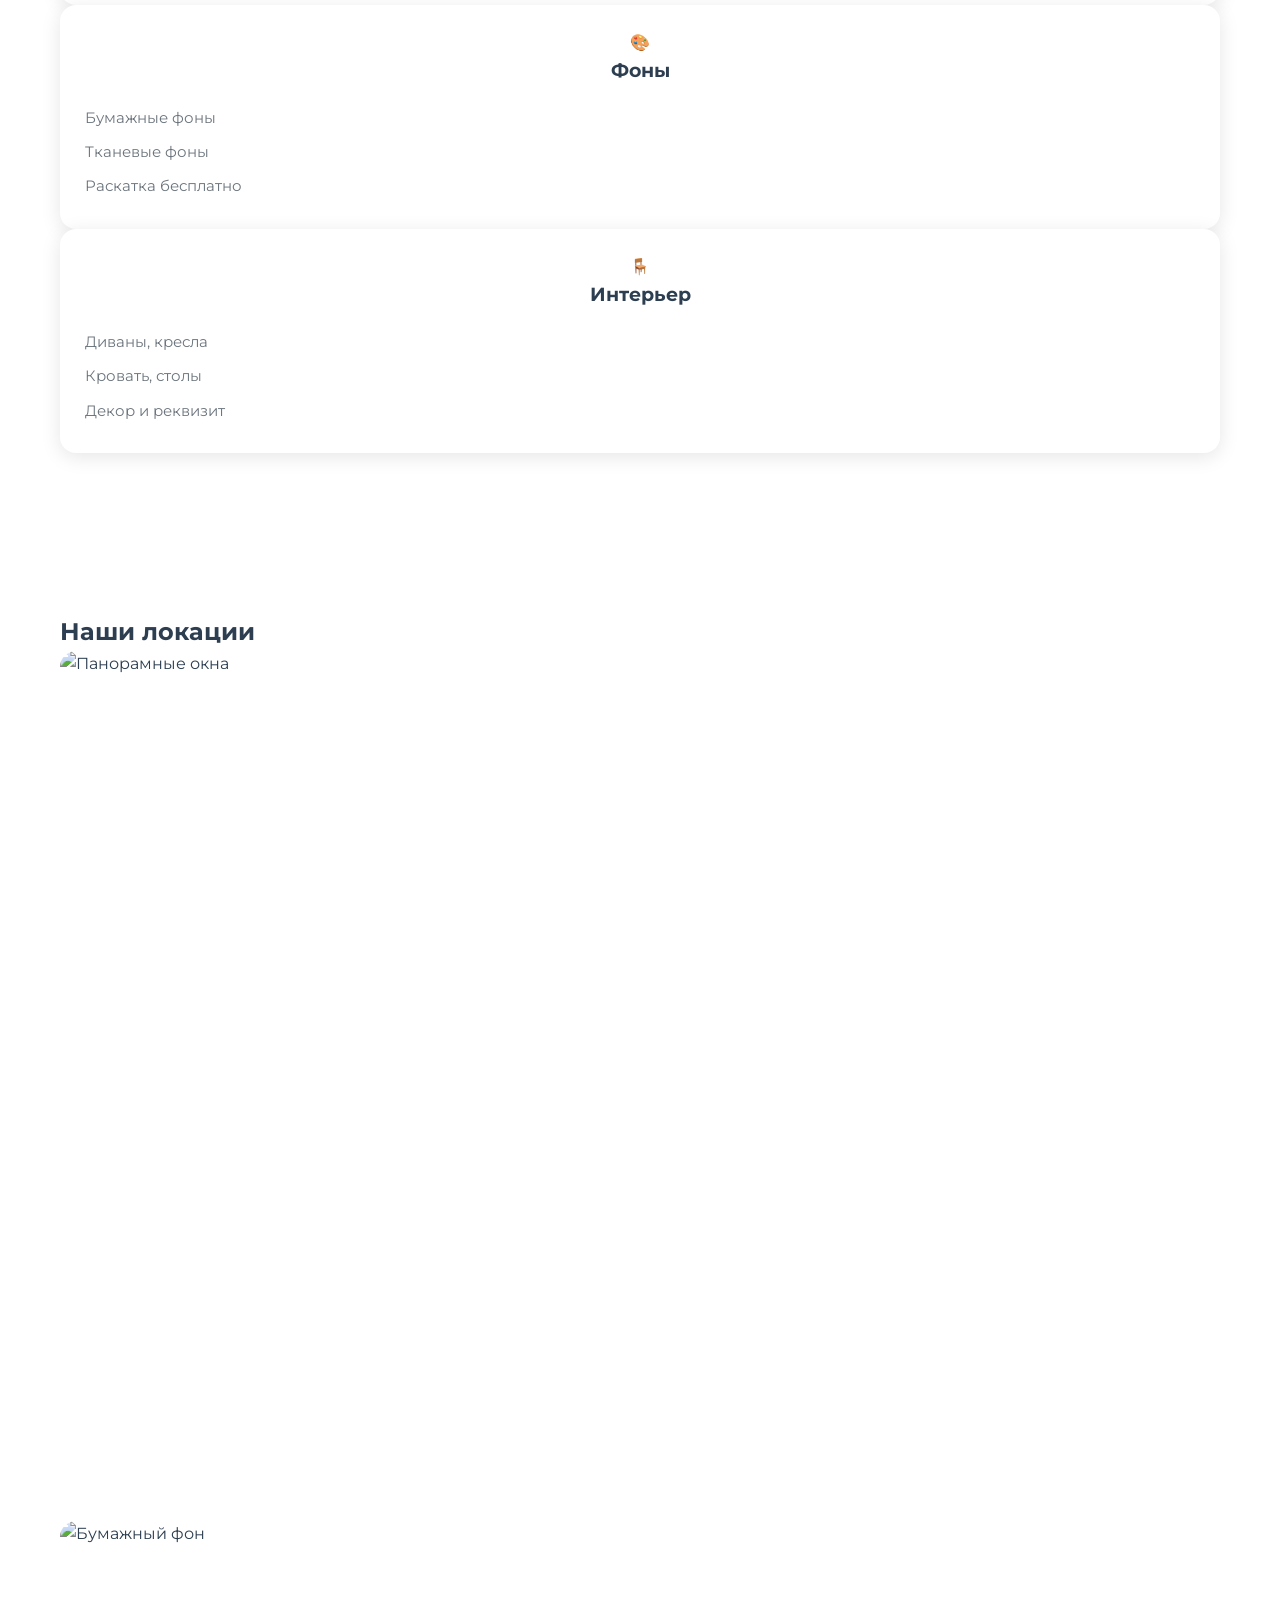
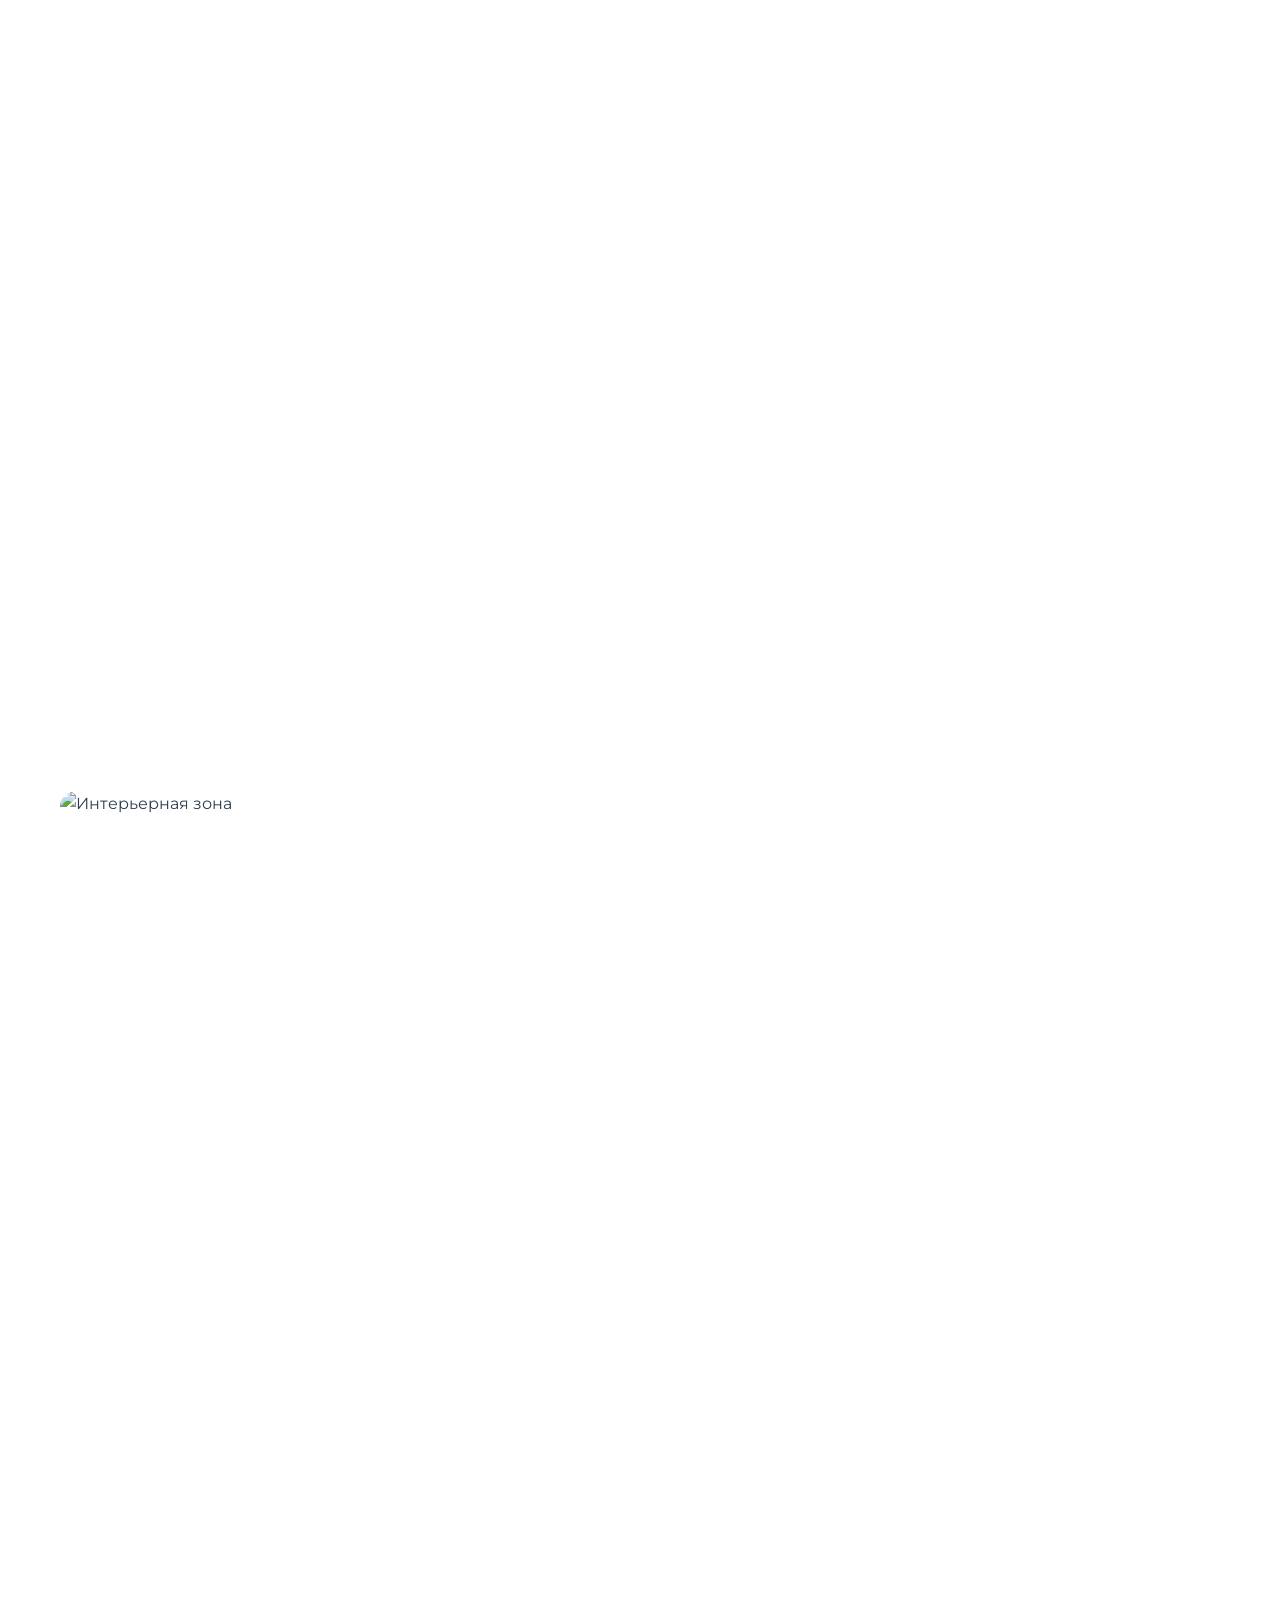
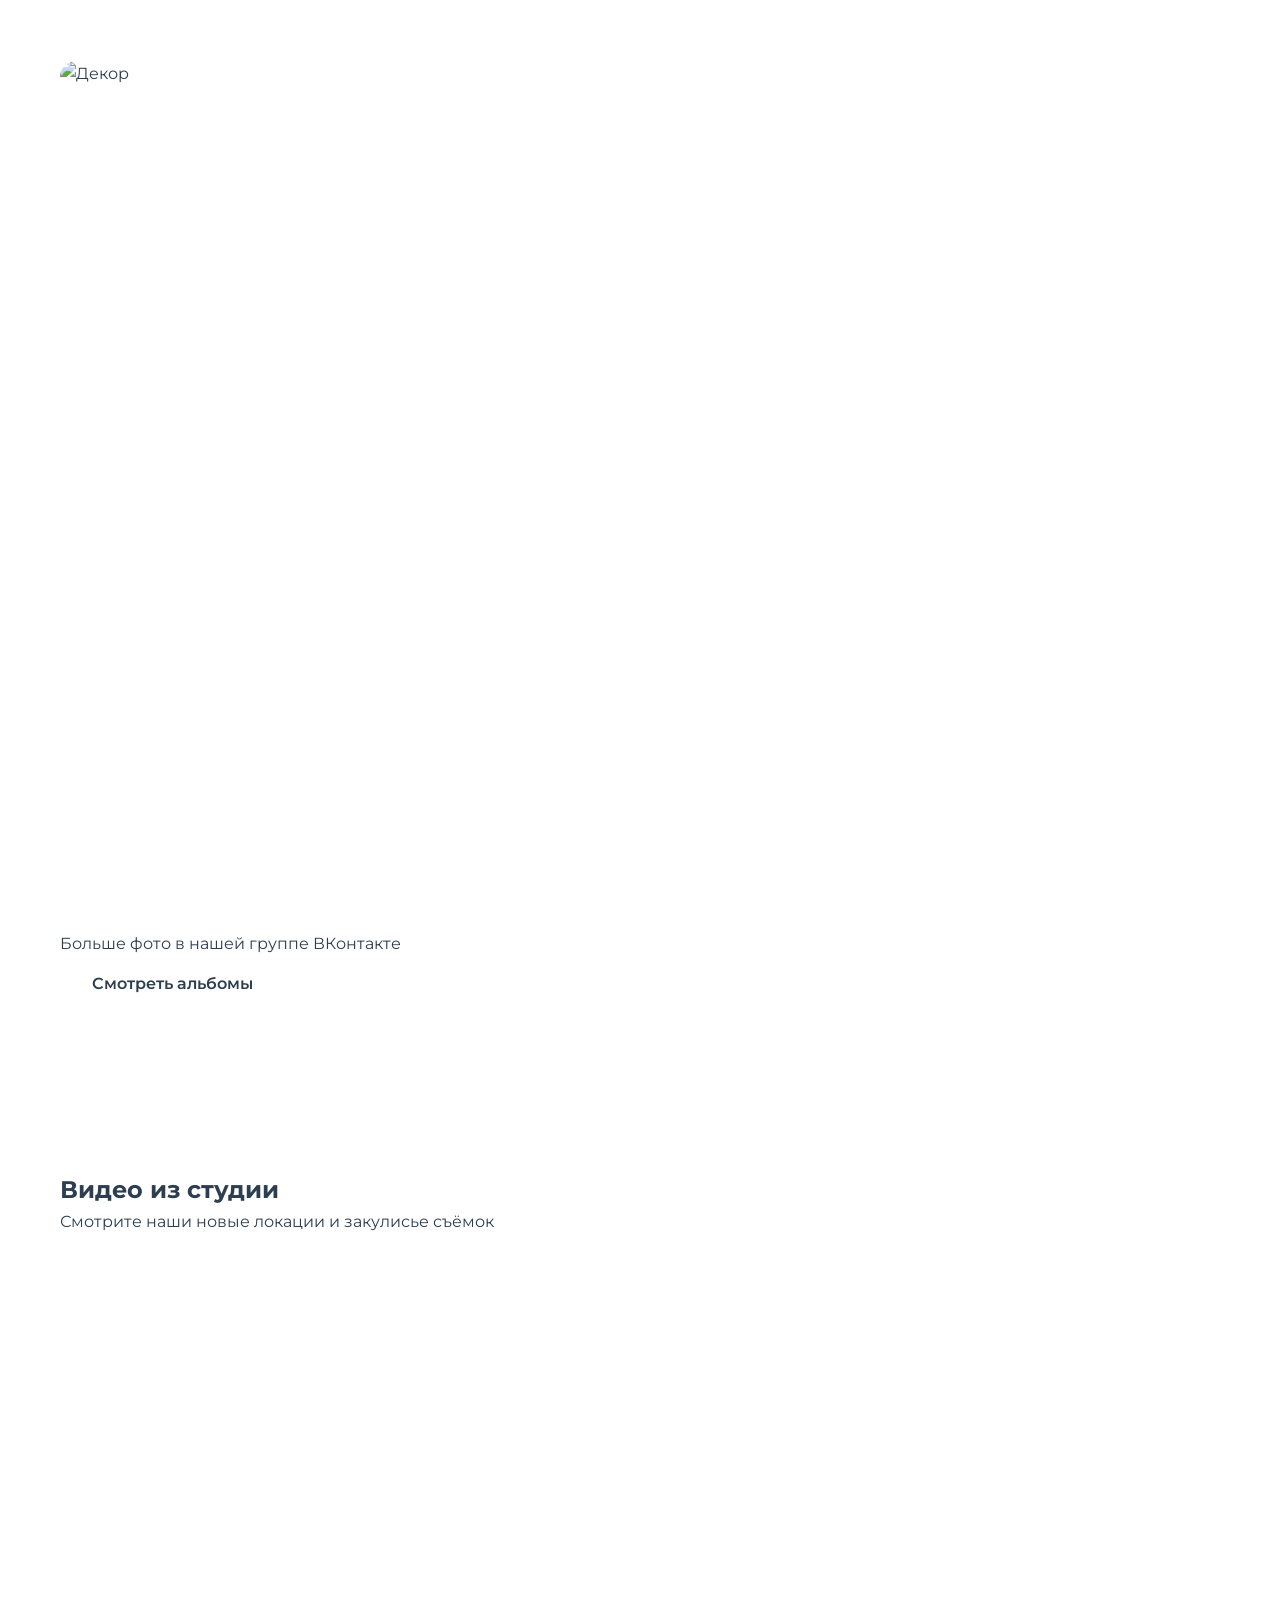
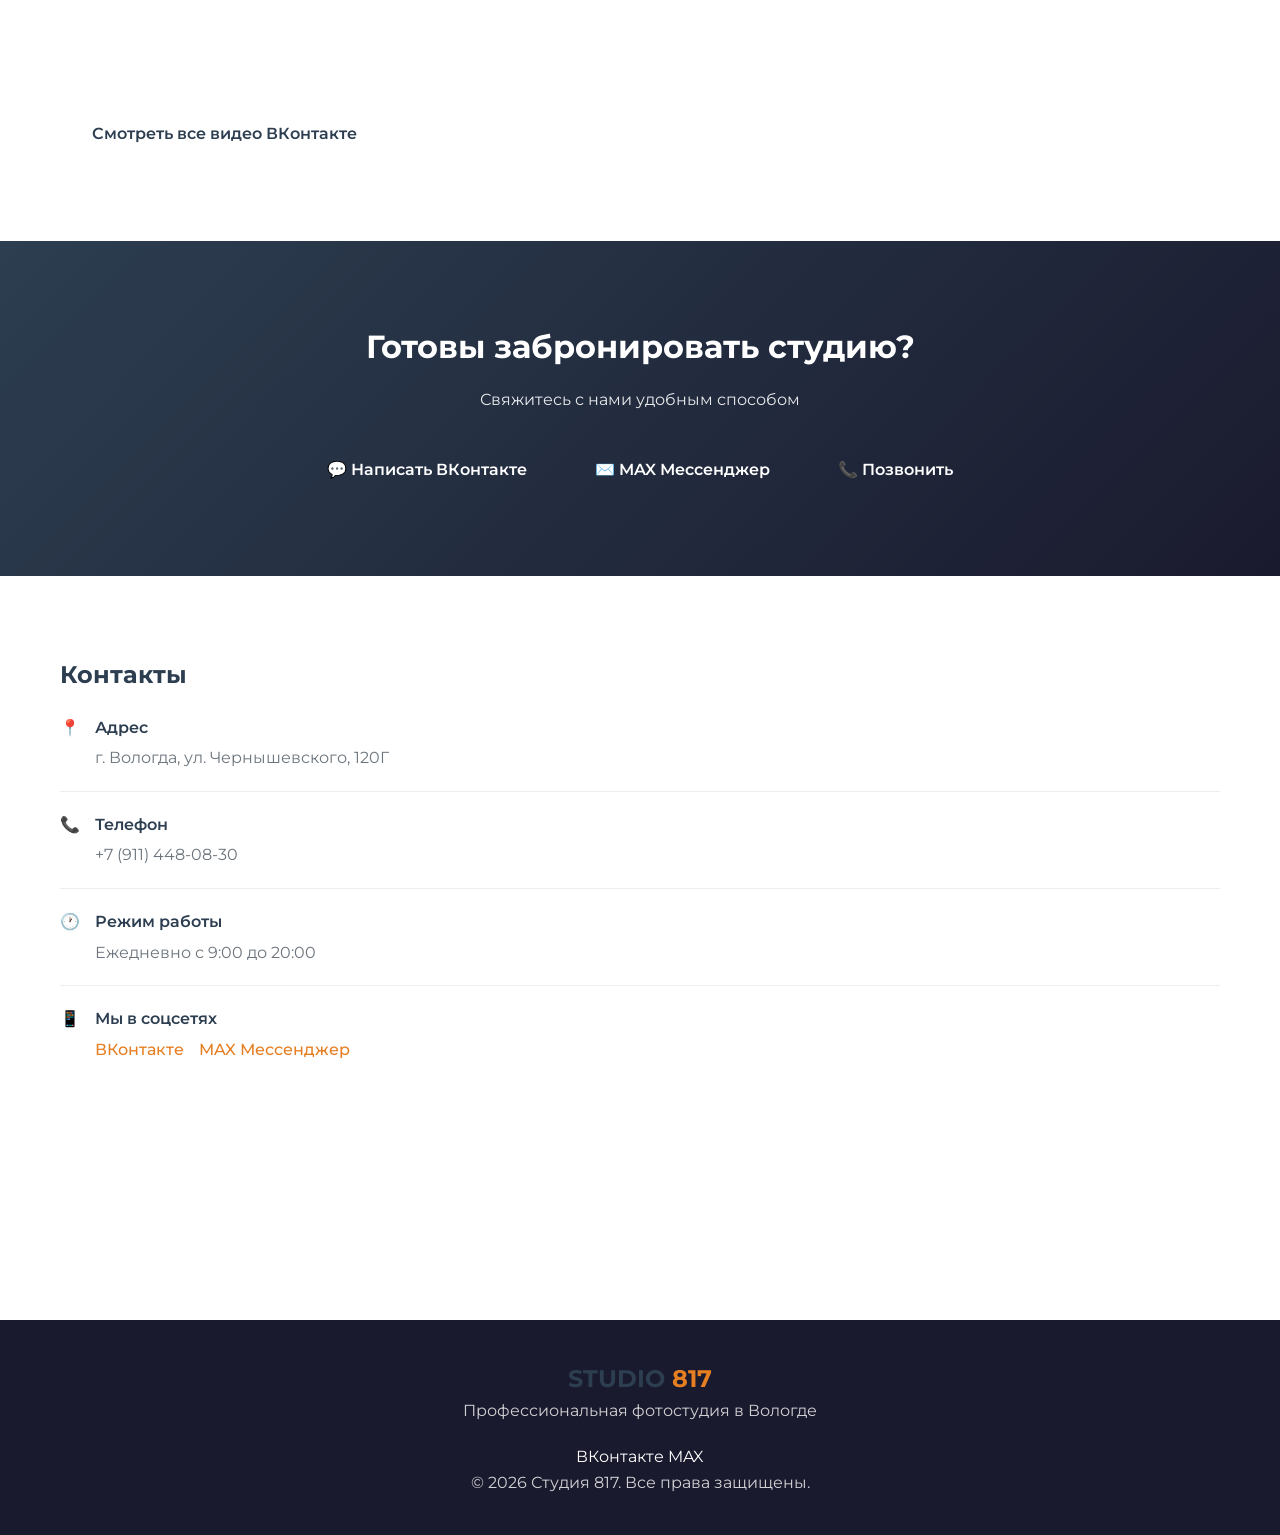
==== commit 9108f5c2: "Update index.html" ====
--- a/index.html
+++ b/index.html
@@ -4,211 +4,289 @@
     <meta charset="UTF-8">
     <meta name="viewport" content="width=device-width, initial-scale=1.0">
     
-    <!-- SEO Meta Tags -->
-    <title>Фотостудия Studio 817 в Вологде | Аренда фотостудии от 1800₽/час</title>
-    <meta name="description" content="Профессиональная фотостудия в Вологде. 70 кв.м, потолки 4.5м, панорамные окна. Оборудование Godox. Аренда от 1800₽/час. Бронируйте онлайн!">
-    <meta name="keywords" content="фотостудия вологда, аренда фотостудии, studio 817, фотосессия вологда, студия для съемки">
-    
-    <!-- Open Graph для соцсетей -->
-    <meta property="og:title" content="Фотостудия Studio 817 | Вологда">
-    <meta property="og:description" content="Профессиональная фотостудия. Аренда от 1800₽/час. Панорамные окна, оборудование Godox">
+    <!-- SEO -->
+    <title>Фотостудия 817 в Вологде | Аренда от 1800₽/час | Панорамные окна</title>
+    <meta name="description" content="Профессиональная фотостудия в Вологде. 70 кв.м, панорамные окна 4м, потолки 4.5м. Оборудование Godox. Аренда от 1800₽/час. Бронируйте онлайн!">
+    <meta name="keywords" content="фотостудия вологда, аренда фотостудии, фотосессия вологда, студия 817, панорамные окна">
+    
+    <!-- Open Graph -->
+    <meta property="og:title" content="Студия 817 | Вологда">
+    <meta property="og:description" content="Профессиональная фотостудия с панорамными окнами. Аренда от 1800₽/час">
     <meta property="og:type" content="website">
-    <meta property="og:url" content="https://antidolgi.github.io/studio817/">
+    <meta property="og:url" content="https://studio817.netlify.app">
     <meta property="og:image" content="https://antidolgi.github.io/studio817/images/og-image.jpg">
     
+     <!-- Top.Mail.Ru counter -->
+<script type="text/javascript">
+var _tmr = window._tmr || (window._tmr = []);
+_tmr.push({id: "3753612", type: "pageView", start: (new Date()).getTime()});
+(function (d, w, id) {
+  if (d.getElementById(id)) return;
+  var ts = d.createElement("script"); ts.type = "text/javascript"; ts.async = true; ts.id = id;
+  ts.src = "https://top-fwz1.mail.ru/js/code.js";
+  var f = function () {var s = d.getElementsByTagName("script")[0]; s.parentNode.insertBefore(ts, s);};
+  if (w.opera == "[object Opera]") { d.addEventListener("DOMContentLoaded", f, false); } else { f(); }
+})(document, window, "tmr-code");
+</script>
+<noscript><div><img src="https://top-fwz1.mail.ru/counter?id=3753612;js=na" style="position:absolute;left:-9999px;" alt="Top.Mail.Ru" /></div></noscript>
+<!-- /Top.Mail.Ru counter -->
+    
     <!-- Yandex Verification -->
-    <meta name="yandex-verification" content="ваш_код_верификации" />
+   <meta name="yandex-verification" content="6c8a86e3a9b73d87" />
     
     <!-- Favicon -->
-    <link rel="icon" type="image/png" href="images/favicon.png">
+    <link rel="icon" href="data:image/svg+xml,<svg xmlns='http://www.w3.org/2000/svg' viewBox='0 0 100 100'><text y='.9em' font-size='90'>📸</text></svg>">
     
     <!-- Fonts -->
     <link rel="preconnect" href="https://fonts.googleapis.com">
-    <link href="https://fonts.googleapis.com/css2?family=Montserrat:wght@300;400;500;600;700&display=swap" rel="stylesheet">
+    <link href="https://fonts.googleapis.com/css2?family=Montserrat:wght@300;400;500;600;700;800&display=swap" rel="stylesheet">
     
     <!-- CSS -->
     <link rel="stylesheet" href="css/style.css">
     
-    <!-- Schema.org микроразметка -->
+    <!-- Schema.org -->
     <script type="application/ld+json">
     {
         "@context": "https://schema.org",
         "@type": "PhotographyStudio",
-        "name": "Studio 817",
-        "description": "Профессиональная фотостудия в Вологде",
+        "name": "Фотостудия 817",
+        "image": "https://antidolgi.github.io/studio817/images/hero-bg.jpg",
+        "description": "Профессиональная фотостудия в Вологде с панорамными окнами",
         "address": {
             "@type": "PostalAddress",
             "streetAddress": "ул. Чернышевского, 120Г",
             "addressLocality": "Вологда",
+            "addressRegion": "ВО",
+            "postalCode": "160000",
             "addressCountry": "RU"
+        },
+        "geo": {
+            "@type": "GeoCoordinates",
+            "latitude": 59.246340,
+            "longitude": 39.897685
         },
         "telephone": "+7-911-448-08-30",
         "priceRange": "1800-2000 RUB",
         "openingHours": "Mo-Su 09:00-20:00",
         "url": "https://antidolgi.github.io/studio817/",
         "sameAs": [
-            "https://vk.com/studio817",
-            "https://www.instagram.com/studio.817/"
+            "https://vk.com/studio817"
         ]
     }
     </script>
 </head>
 <body>
-    <!-- Navigation -->
-    <nav class="navbar" id="navbar">
-        <div class="container">
-            <div class="logo">STUDIO <span>817</span></div>
-            <ul class="nav-links">
-                <li><a href="#about">О студии</a></li>
-                <li><a href="#prices">Цены</a></li>
-                <li><a href="#equipment">Оборудование</a></li>
-                <li><a href="#gallery">Галерея</a></li>
-                <li><a href="#contacts">Контакты</a></li>
-            </ul>
-            <a href="https://vk.com/studio817" class="btn-nav" target="_blank">Забронировать</a>
-            <div class="burger">
-                <div class="line1"></div>
-                <div class="line2"></div>
-                <div class="line3"></div>
-            </div>
-        </div>
-    </nav>
-
-    <!-- Hero Section -->
-    <section class="hero">
-        <div class="hero-overlay"></div>
-        <div class="container hero-content">
-            <h1>Фотостудия <span class="highlight">Studio 817</span> в Вологде</h1>
-            <p class="hero-subtitle">Профессиональное пространство для фото и видео съёмок</p>
-            <div class="hero-features">
-                <div class="feature-item">
-                    <span class="feature-icon">📐</span>
-                    <span>70 кв.м</span>
-                </div>
-                <div class="feature-item">
-                    <span class="feature-icon">📏</span>
-                    <span>Потолки 4.5м</span>
-                </div>
-                <div class="feature-item">
-                    <span class="feature-icon">🪟</span>
-                    <span>Панорамные окна</span>
-                </div>
-            </div>
-            <div class="hero-price">
-                <span class="price-tag">от 1 800 ₽/час</span>
-            </div>
-            <div class="hero-buttons">
-                <a href="https://vk.com/studio817" class="btn btn-primary" target="_blank">Забронировать онлайн</a>
-                <a href="tel:+79114480830" class="btn btn-secondary">+7 (911) 448-08-30</a>
-            </div>
-        </div>
-        <div class="scroll-indicator">
+    <!-- Header -->
+    <header class="header" id="header">
+        <div class="container header__container">
+            <a href="#" class="logo">STUDIO <span>817</span></a>
+            <nav class="nav" id="nav">
+                <ul class="nav__list">
+                    <li><a href="#about" class="nav__link">О студии</a></li>
+                    <li><a href="#prices" class="nav__link">Цены</a></li>
+                    <li><a href="#equipment" class="nav__link">Оборудование</a></li>
+                    <li><a href="#gallery" class="nav__link">Галерея</a></li>
+                    <li><a href="#video" class="nav__link">Видео</a></li>
+                    <li><a href="#contacts" class="nav__link">Контакты</a></li>
+                </ul>
+            </nav>
+            <a href="https://vk.com/studio817" class="btn btn--primary" target="_blank">Забронировать</a>
+            <button class="burger" id="burger" aria-label="Меню">
+                <span></span><span></span><span></span>
+            </button>
+        </div>
+    </header>
+
+    <!-- Hero Section with Panoramic Windows -->
+    <section class="hero hero--panoramic">
+        <div class="hero__overlay"></div>
+        <div class="hero__content">
+            <div class="container">
+                <h1 class="hero__title">Фотостудия <span class="highlight">817</span> в Вологде</h1>
+                <p class="hero__subtitle">Профессиональное пространство с панорамными окнами 4 метра</p>
+                
+                <div class="hero__features">
+                    <div class="feature">
+                        <span class="feature__icon">🪟</span>
+                        <span class="feature__text">Панорамные окна<br>4 метра</span>
+                    </div>
+                    <div class="feature">
+                        <span class="feature__icon">📐</span>
+                        <span class="feature__text">70 кв.м<br>пространства</span>
+                    </div>
+                    <div class="feature">
+                        <span class="feature__icon">📏</span>
+                        <span class="feature__text">Потолки<br>4.5 метра</span>
+                    </div>
+                </div>
+                
+                <div class="hero__price">
+                    <span class="price__tag">от 1 800 ₽/час</span>
+                    <span class="price__note">будни • оборудование включено</span>
+                </div>
+                
+                <div class="hero__buttons">
+                    <a href="https://vk.com/studio817" class="btn btn--primary btn--large" target="_blank">
+                        📅 Забронировать онлайн
+                    </a>
+                    <a href="tel:+79114480830" class="btn btn--outline btn--large">
+                        📞 +7 (911) 448-08-30
+                    </a>
+                </div>
+                
+                <div class="hero__trust">
+                    <div class="trust-item">
+                        <span class="trust__icon">✓</span>
+                        <span>Оборудование Godox</span>
+                    </div>
+                    <div class="trust-item">
+                        <span class="trust__icon">✓</span>
+                        <span>Бумажные фоны</span>
+                    </div>
+                    <div class="trust-item">
+                        <span class="trust__icon">✓</span>
+                        <span>Гримёрка</span>
+                    </div>
+                </div>
+            </div>
+        </div>
+        <div class="scroll-down">
             <span>Листайте вниз</span>
-            <div class="scroll-arrow"></div>
-        </div>
-    </section>
-
-    <!-- About Section -->
-    <section class="about" id="about">
-        <div class="container">
-            <h2 class="section-title">О студии</h2>
-            <div class="about-content">
-                <div class="about-text">
-                    <p><strong>STUDIO 817</strong> — это современное пространство для фото и видео съёмок в Вологде. Мы создали идеальные условия для творчества:</p>
-                    <ul class="about-list">
-                        <li>✓ Большие панорамные окна в пол (высота 4 метра)</li>
-                        <li>✓ Площадь съёмочного зала: 70 кв.м</li>
-                        <li>✓ Высота потолков: 4,5 метра</li>
-                        <li>✓ Отдельная гримёрка на 2 места</li>
-                        <li>✓ Вместимость зала до 30 человек</li>
-                        <li>✓ Большой выбор цветных бумажных фонов</li>
-                    </ul>
-                </div>
-                <div class="about-image">
-                    <img src="images/studio-main.jpg" alt="Фотостудия Studio 817">
-                </div>
-            </div>
-        </div>
-    </section>
-
-    <!-- Prices Section -->
-    <section class="prices" id="prices">
-        <div class="container">
-            <h2 class="section-title">Стоимость аренды</h2>
-            <div class="prices-grid">
+            <div class="arrow"></div>
+        </div>
+    </section>
+
+    <!-- CTA Bar -->
+    <div class="cta-bar">
+        <div class="container">
+            <p class="cta-bar__text">🔥 <strong>Акция:</strong> При аренде от 5 часов — скидка 10%!</p>
+            <a href="https://vk.com/studio817" class="btn btn--small" target="_blank">Успеть забронировать</a>
+        </div>
+    </div>
+
+    <!-- About -->
+    <section class="section" id="about">
+        <div class="container">
+            <h2 class="section__title">О студии</h2>
+            <div class="about__grid">
+                <div class="about__text">
+                    <p class="about__lead"><strong>Фотостудия 817</strong> — современное пространство для фото и видео съёмок в Вологде с уникальными панорамными окнами.</p>
+                    
+                    <div class="about__features">
+                        <div class="about-feature">
+                            <span class="about-feature__icon">🪟</span>
+                            <div>
+                                <h4>Панорамные окна</h4>
+                                <p>Высота 4 метра — идеальный естественный свет для ваших съёмок</p>
+                            </div>
+                        </div>
+                        <div class="about-feature">
+                            <span class="about-feature__icon">📐</span>
+                            <div>
+                                <h4>Просторный зал</h4>
+                                <p>70 кв.м и потолки 4.5м — место для любых идей</p>
+                            </div>
+                        </div>
+                        <div class="about-feature">
+                            <span class="about-feature__icon">👗</span>
+                            <div>
+                                <h4>Гримёрка</h4>
+                                <p>Отдельная комната на 2 места для подготовки</p>
+                            </div>
+                        </div>
+                        <div class="about-feature">
+                            <span class="about-feature__icon">👥</span>
+                            <div>
+                                <h4>Вместимость</h4>
+                                <p>До 30 человек — подойдёт для мероприятий</p>
+                            </div>
+                        </div>
+                    </div>
+                </div>
+                <div class="about__image">
+                    <img src="images/studio-main.jpg" alt="Фотостудия 817 с панорамными окнами" loading="lazy">
+                </div>
+            </div>
+        </div>
+    </section>
+
+    <!-- Prices -->
+    <section class="section section--light" id="prices">
+        <div class="container">
+            <h2 class="section__title">Стоимость аренды</h2>
+            <div class="prices__grid">
                 <div class="price-card">
-                    <div class="price-header">
-                        <h3>Будние дни</h3>
-                        <div class="price">1 800 ₽<span>/час</span></div>
-                    </div>
-                    <ul class="price-features">
-                        <li>Пн-Пт</li>
-                        <li>Все локации включены</li>
-                        <li>Оборудование в комплекте</li>
-                        <li>Помощь администратора</li>
-                    </ul>
-                    <a href="https://vk.com/studio817" class="btn btn-block" target="_blank">Забронировать</a>
-                </div>
-                <div class="price-card featured">
+                    <h3 class="price-card__title">Будни</h3>
+                    <div class="price-card__price">1 800 ₽<span>/час</span></div>
+                    <ul class="price-card__features">
+                        <li>✓ Пн-Пт</li>
+                        <li>✓ Все локации включены</li>
+                        <li>✓ Оборудование Godox</li>
+                        <li>✓ Помощь администратора</li>
+                        <li>✓ Бумажные фоны</li>
+                    </ul>
+                    <a href="https://vk.com/studio817" class="btn btn--primary btn--block" target="_blank">Забронировать</a>
+                </div>
+                
+                <div class="price-card price-card--featured">
                     <div class="badge">Популярное</div>
-                    <div class="price-header">
-                        <h3>Выходные дни</h3>
-                        <div class="price">2 000 ₽<span>/час</span></div>
-                    </div>
-                    <ul class="price-features">
-                        <li>Сб-Вс и праздники</li>
-                        <li>Все локации включены</li>
-                        <li>Оборудование в комплекте</li>
-                        <li>Помощь администратора</li>
-                    </ul>
-                    <a href="https://vk.com/studio817" class="btn btn-block" target="_blank">Забронировать</a>
-                </div>
-            </div>
+                    <h3 class="price-card__title">Выходные</h3>
+                    <div class="price-card__price">2 000 ₽<span>/час</span></div>
+                    <ul class="price-card__features">
+                        <li>✓ Сб-Вс и праздники</li>
+                        <li>✓ Все локации включены</li>
+                        <li>✓ Оборудование Godox</li>
+                        <li>✓ Помощь администратора</li>
+                        <li>✓ Бумажные фоны</li>
+                    </ul>
+                    <a href="https://vk.com/studio817" class="btn btn--primary btn--block" target="_blank">Забронировать</a>
+                </div>
+            </div>
+            
             <div class="price-note">
-                <p>💡 <strong>Акция:</strong> При аренде от 5 часов — скидка 10%!</p>
-            </div>
-        </div>
-    </section>
-
-    <!-- Equipment Section -->
-    <section class="equipment" id="equipment">
-        <div class="container">
-            <h2 class="section-title">Оборудование</h2>
-            <div class="equipment-grid">
+                <p>💡 <strong>Экономия:</strong> При аренде от 5 часов — скидка 10%!</p>
+            </div>
+        </div>
+    </section>
+
+    <!-- Equipment -->
+    <section class="section" id="equipment">
+        <div class="container">
+            <h2 class="section__title">Оборудование</h2>
+            <div class="equipment__grid">
                 <div class="equipment-card">
-                    <div class="equipment-icon">💡</div>
+                    <div class="equipment-card__icon">💡</div>
                     <h3>Источники света</h3>
                     <ul>
-                        <li>2 импульсных источника Godox</li>
-                        <li>2 постоянных источника Godox</li>
+                        <li>2 импульсных Godox</li>
+                        <li>2 постоянных Godox</li>
                     </ul>
                 </div>
                 <div class="equipment-card">
-                    <div class="equipment-icon">🎯</div>
+                    <div class="equipment-card__icon">🎯</div>
                     <h3>Насадки</h3>
                     <ul>
                         <li>Софтбокс</li>
                         <li>Стрипбокс</li>
-                        <li>Октобокс (зонт 165см)</li>
-                        <li>Сфера, тарелка, рефлекторы</li>
+                        <li>Октобокс (165см)</li>
+                        <li>Сфера, тарелка</li>
                     </ul>
                 </div>
                 <div class="equipment-card">
-                    <div class="equipment-icon">🎨</div>
+                    <div class="equipment-card__icon">🎨</div>
                     <h3>Фоны</h3>
                     <ul>
-                        <li>Большой выбор бумажных фонов</li>
+                        <li>Бумажные фоны</li>
                         <li>Тканевые фоны</li>
-                        <li>Раскатка без доплаты</li>
+                        <li>Раскатка бесплатно</li>
                     </ul>
                 </div>
                 <div class="equipment-card">
-                    <div class="equipment-icon">🪑</div>
+                    <div class="equipment-card__icon">🪑</div>
                     <h3>Интерьер</h3>
                     <ul>
-                        <li>Диваны, кресла, стулья</li>
-                        <li>Кровать</li>
-                        <li>Столы, столики</li>
+                        <li>Диваны, кресла</li>
+                        <li>Кровать, столы</li>
                         <li>Декор и реквизит</li>
                     </ul>
                 </div>
@@ -216,39 +294,78 @@
         </div>
     </section>
 
-    <!-- Gallery Section -->
-    <section class="gallery" id="gallery">
-        <div class="container">
-            <h2 class="section-title">Наши локации</h2>
-            <div class="gallery-grid">
+    <!-- Gallery -->
+    <section class="section section--light" id="gallery">
+        <div class="container">
+            <h2 class="section__title">Наши локации</h2>
+            <div class="gallery__grid">
                 <div class="gallery-item">
-                    <img src="images/location1.jpg" alt="Локация 1">
+                    <img src="images/location-windows.jpg" alt="Панорамные окна" loading="lazy">
                     <div class="gallery-overlay">
-                        <span>Светлая зона</span>
+                        <span>Панорамные окна</span>
                     </div>
                 </div>
                 <div class="gallery-item">
-                    <img src="images/location2.jpg" alt="Локация 2">
+                    <img src="images/location-bg.jpg" alt="Бумажный фон" loading="lazy">
                     <div class="gallery-overlay">
-                        <span>С панорамными окнами</span>
+                        <span>Бумажные фоны</span>
                     </div>
                 </div>
                 <div class="gallery-item">
-                    <img src="images/location3.jpg" alt="Локация 3">
+                    <img src="images/location-interior.jpg" alt="Интерьерная зона" loading="lazy">
                     <div class="gallery-overlay">
-                        <span>С бумажным фоном</span>
+                        <span>Интерьер</span>
                     </div>
                 </div>
                 <div class="gallery-item">
-                    <img src="images/location4.jpg" alt="Локация 4">
+                    <img src="images/location-decor.jpg" alt="Декор" loading="lazy">
                     <div class="gallery-overlay">
-                        <span>Интерьерная</span>
-                    </div>
-                </div>
-            </div>
-            <div class="gallery-cta">
+                        <span>Декор</span>
+                    </div>
+                </div>
+            </div>
+            <div class="gallery__cta">
                 <p>Больше фото в нашей группе ВКонтакте</p>
-                <a href="https://vk.com/studio817" class="btn btn-primary" target="_blank">Смотреть альбомы</a>
+                <a href="https://vk.com/studio817" class="btn btn--primary" target="_blank">Смотреть альбомы</a>
+            </div>
+        </div>
+    </section>
+
+    <!-- Video Section from VK -->
+    <section class="section" id="video">
+        <div class="container">
+            <h2 class="section__title">Видео из студии</h2>
+            <p class="section__subtitle">Смотрите наши новые локации и закулисье съёмок</p>
+            
+            <div class="video__grid">
+                <!-- Вставьте сюда iframe из VK -->
+                <div class="video-item">
+                    <iframe src="https://vk.com/video_ext.php?oid=-20899239&id=456240001&hd=2" 
+                            frameborder="0" 
+                            allow="autoplay; encrypted-media; fullscreen; picture-in-picture;" 
+                            allowfullscreen>
+                    </iframe>
+                </div>
+                <div class="video-item">
+                    <iframe src="https://vk.com/video_ext.php?oid=-20899239&id=456240002&hd=2" 
+                            frameborder="0" 
+                            allow="autoplay; encrypted-media; fullscreen; picture-in-picture;" 
+                            allowfullscreen>
+                    </iframe>
+                </div>
+                <div class="video-item">
+                    <iframe src="https://vk.com/video_ext.php?oid=-20899239&id=456240003&hd=2" 
+                            frameborder="0" 
+                            allow="autoplay; encrypted-media; fullscreen; picture-in-picture;" 
+                            allowfullscreen>
+                    </iframe>
+                </div>
+            </div>
+            
+            <div class="video__more">
+                <a href="https://vk.com/videos-20899239" class="btn btn--outline" target="_blank">
+                    Смотреть все видео ВКонтакте
+                </a>
             </div>
         </div>
     </section>
@@ -258,59 +375,70 @@
         <div class="container">
             <h2>Готовы забронировать студию?</h2>
             <p>Свяжитесь с нами удобным способом</p>
-            <div class="cta-buttons">
-                <a href="https://vk.com/studio817" class="btn btn-large btn-vk" target="_blank">
-                    <span class="btn-icon">📱</span>
+            <div class="cta__buttons">
+                <a href="https://vk.com/studio817" class="btn btn--large btn--vk" target="_blank">
+                    <span class="btn__icon">💬</span>
                     Написать ВКонтакте
                 </a>
-                <a href="tel:+79114480830" class="btn btn-large btn-phone">
-                    <span class="btn-icon">📞</span>
+                <a href="https://max.ru/chat/studio817" class="btn btn--large btn--max" target="_blank">
+                    <span class="btn__icon">✉️</span>
+                    MAX Мессенджер
+                </a>
+                <a href="tel:+79114480830" class="btn btn--large btn--phone">
+                    <span class="btn__icon">📞</span>
                     Позвонить
                 </a>
             </div>
         </div>
     </section>
 
-    <!-- Contacts Section -->
-    <section class="contacts" id="contacts">
-        <div class="container">
-            <h2 class="section-title">Контакты</h2>
-            <div class="contacts-grid">
-                <div class="contacts-info">
+    <!-- Contacts -->
+    <section class="section" id="contacts">
+        <div class="container">
+            <h2 class="section__title">Контакты</h2>
+            <div class="contacts__grid">
+                <div class="contacts__info">
                     <div class="contact-item">
-                        <div class="contact-icon">📍</div>
+                        <span class="contact-item__icon">📍</span>
                         <div>
                             <h4>Адрес</h4>
                             <p>г. Вологда, ул. Чернышевского, 120Г</p>
                         </div>
                     </div>
                     <div class="contact-item">
-                        <div class="contact-icon">📞</div>
+                        <span class="contact-item__icon">📞</span>
                         <div>
                             <h4>Телефон</h4>
                             <p><a href="tel:+79114480830">+7 (911) 448-08-30</a></p>
                         </div>
                     </div>
                     <div class="contact-item">
-                        <div class="contact-icon">🕐</div>
+                        <span class="contact-item__icon">🕐</span>
                         <div>
                             <h4>Режим работы</h4>
                             <p>Ежедневно с 9:00 до 20:00</p>
                         </div>
                     </div>
                     <div class="contact-item">
-                        <div class="contact-icon">📱</div>
+                        <span class="contact-item__icon">📱</span>
                         <div>
                             <h4>Мы в соцсетях</h4>
                             <div class="social-links">
-                                <a href="https://vk.com/studio817" target="_blank">ВКонтакте</a>
-                                <a href="https://www.instagram.com/studio.817/" target="_blank">Instagram</a>
+                                <a href="https://vk.com/studio817" class="social-link social-link--vk" target="_blank">
+                                    ВКонтакте
+                                </a>
+                                <a href="https://max.ru/studio817" class="social-link social-link--max" target="_blank">
+                                    MAX Мессенджер
+                                </a>
                             </div>
                         </div>
                     </div>
                 </div>
-                <div class="contacts-map">
-                    <iframe src="https://yandex.ru/map-widget/v1/-/CCU~kL~y" frameborder="0" allowfullscreen="true"></iframe>
+                <div class="contacts__map">
+                    <iframe src="https://yandex.ru/map-widget/v1/-/CCU~kL~y" 
+                            frameborder="0" 
+                            allowfullscreen>
+                    </iframe>
                 </div>
             </div>
         </div>
@@ -319,27 +447,28 @@
     <!-- Footer -->
     <footer class="footer">
         <div class="container">
-            <div class="footer-content">
-                <div class="footer-logo">STUDIO <span>817</span></div>
+            <div class="footer__content">
+                <div class="logo">STUDIO <span>817</span></div>
                 <p>Профессиональная фотостудия в Вологде</p>
-                <div class="footer-links">
+                <div class="footer__links">
                     <a href="https://vk.com/studio817" target="_blank">ВКонтакте</a>
-                    <a href="https://www.instagram.com/studio.817/" target="_blank">Instagram</a>
-                </div>
-            </div>
-            <div class="footer-bottom">
-                <p>&copy; 2026 Studio 817. Все права защищены.</p>
+                    <a href="Напишите администратору в MAX. "https://max.ru/u/f9LHodD0cOK5La_vRXrk-UHTrmnd-K-iJbwADqxnoBIQLmm8fCfx4R6feZg" target="_blank">MAX</a>
+                </div>
+            </div>
+            <div class="footer__bottom">
+                <p>&copy; 2026 Студия 817. Все права защищены.</p>
             </div>
         </div>
     </footer>
 
     <!-- Mobile Menu -->
-    <div class="mobile-menu">
+    <div class="mobile-menu" id="mobileMenu">
         <ul>
             <li><a href="#about">О студии</a></li>
             <li><a href="#prices">Цены</a></li>
             <li><a href="#equipment">Оборудование</a></li>
             <li><a href="#gallery">Галерея</a></li>
+            <li><a href="#video">Видео</a></li>
             <li><a href="#contacts">Контакты</a></li>
         </ul>
     </div>
@@ -347,10 +476,20 @@
     <!-- Scripts -->
     <script src="js/main.js"></script>
     
-    <!-- Yandex Metrika -->
-    <script type="text/javascript">
-        // Добавьте сюда код Яндекс.Метрики после регистрации
-        // https://metrika.yandex.ru/
+     <!-- Yandex Metrika -->
+    <!-- Yandex.Metrika counter -->
+<script type="text/javascript">
+    (function(m,e,t,r,i,k,a){
+        m[i]=m[i]||function(){(m[i].a=m[i].a||[]).push(arguments)};
+        m[i].l=1*new Date();
+        for (var j = 0; j < document.scripts.length; j++) {if (document.scripts[j].src === r) { return; }}
+        k=e.createElement(t),a=e.getElementsByTagName(t)[0],k.async=1,k.src=r,a.parentNode.insertBefore(k,a)
+    })(window, document,'script','https://mc.yandex.ru/metrika/tag.js?id=108297334', 'ym');
+
+    ym(108297334, 'init', {ssr:true, webvisor:true, clickmap:true, ecommerce:"dataLayer", referrer: document.referrer, url: location.href, accurateTrackBounce:true, trackLinks:true});
+</script>
+<noscript><div><img src="https://mc.yandex.ru/watch/108297334" style="position:absolute; left:-9999px;" alt="" /></div></noscript>
+<!-- /Yandex.Metrika counter -->
     </script>
 </body>
 </html>
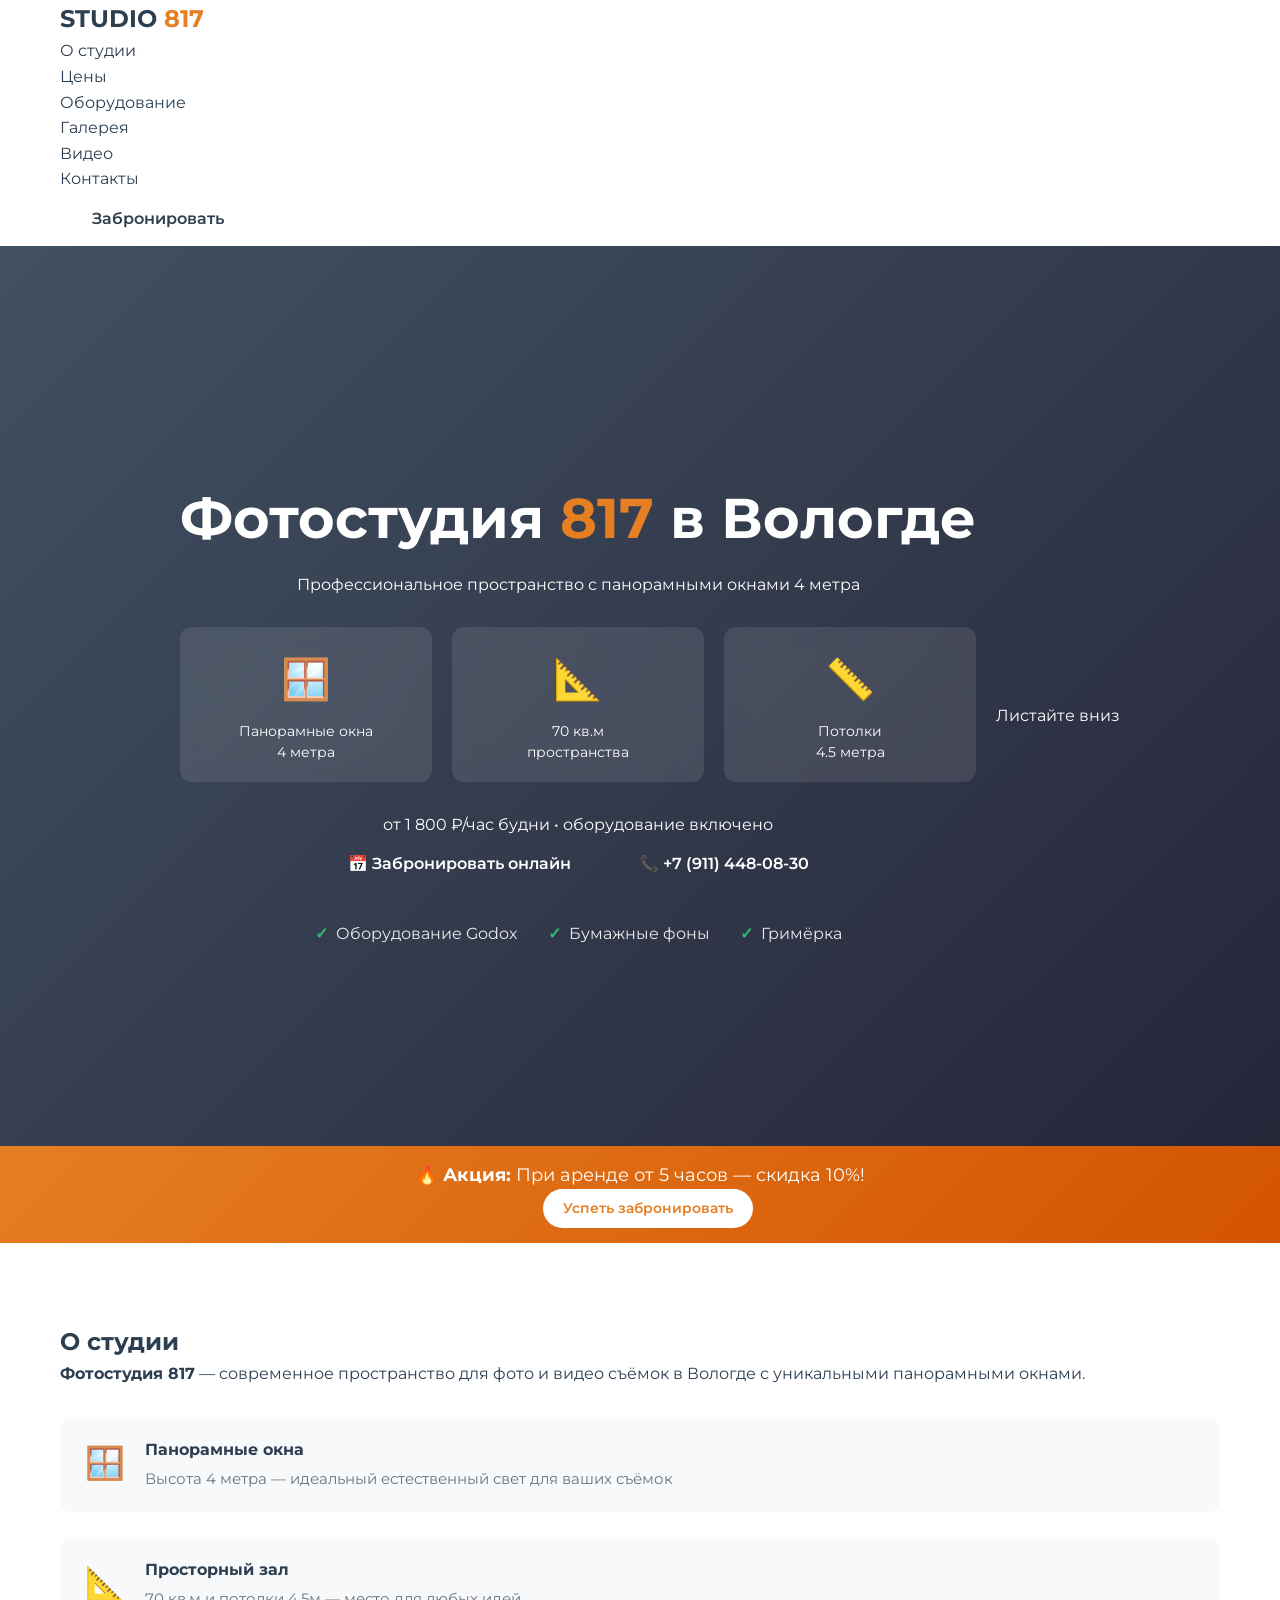
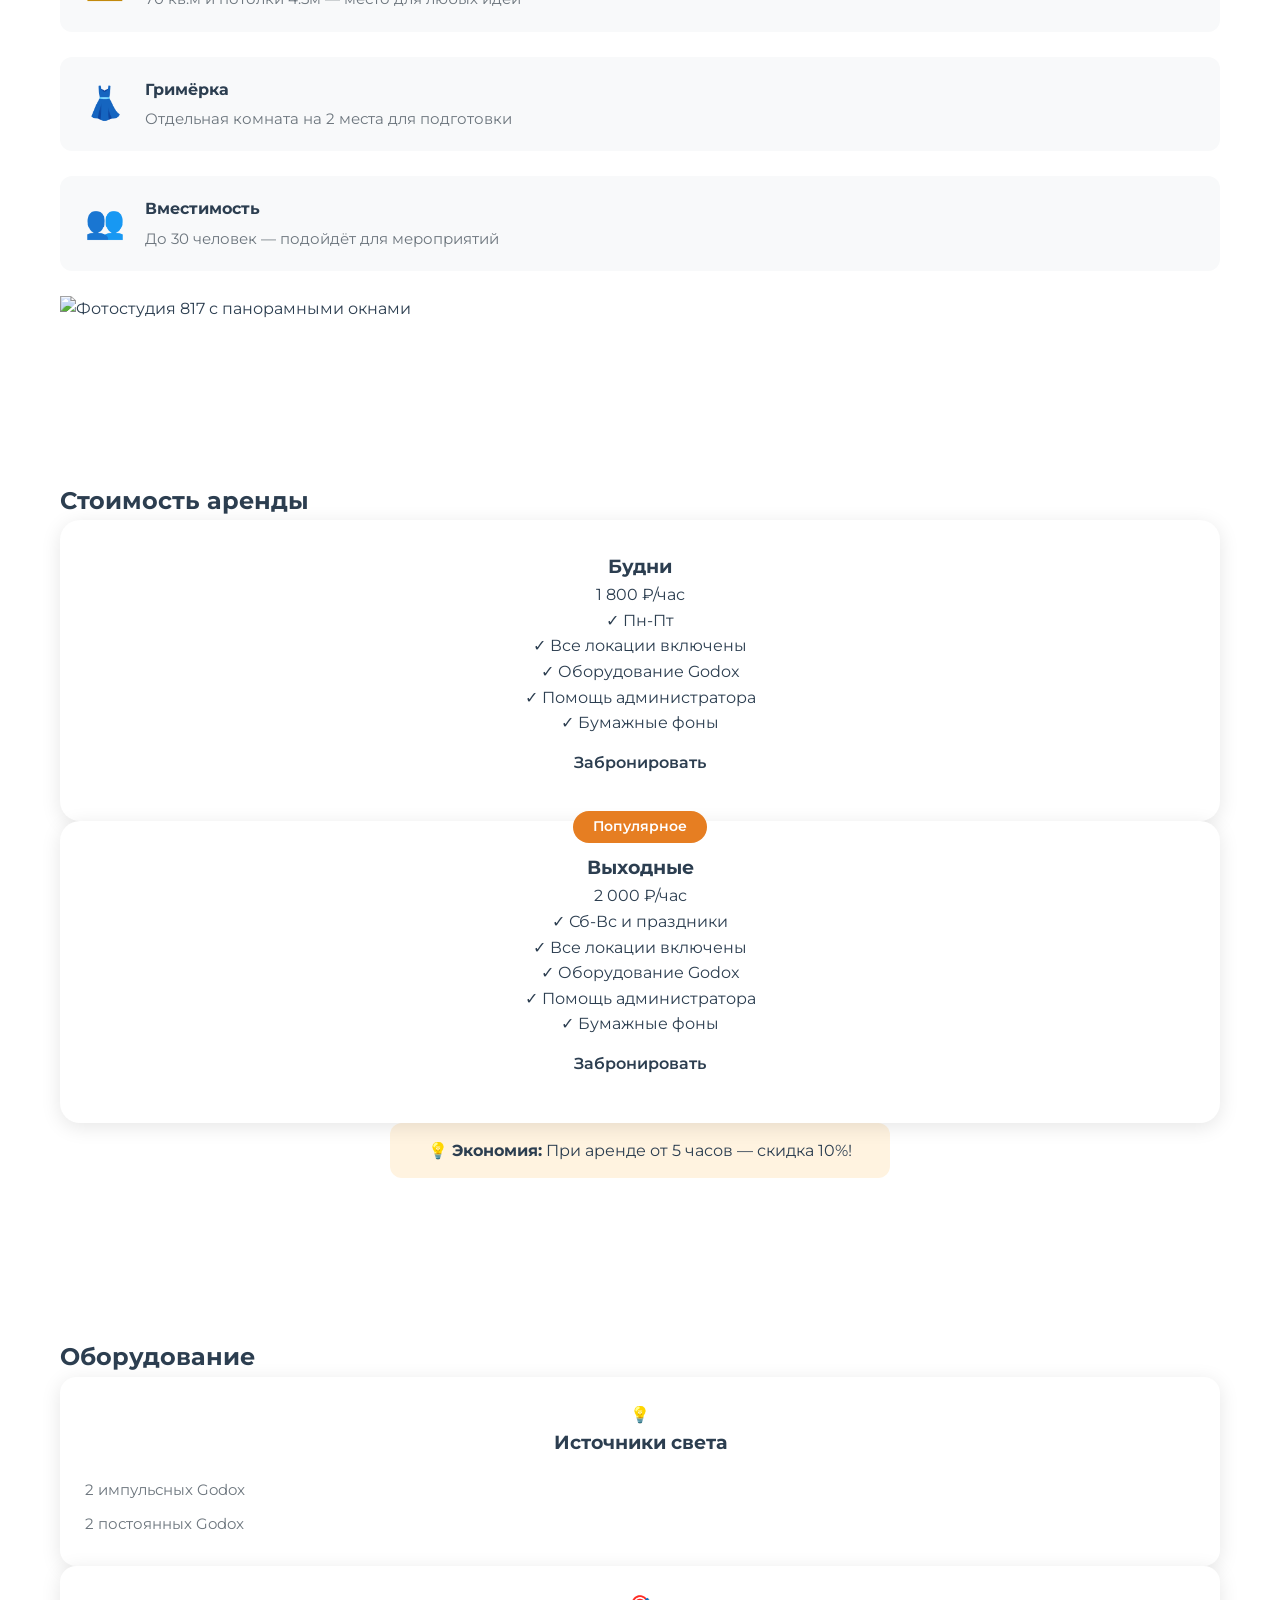
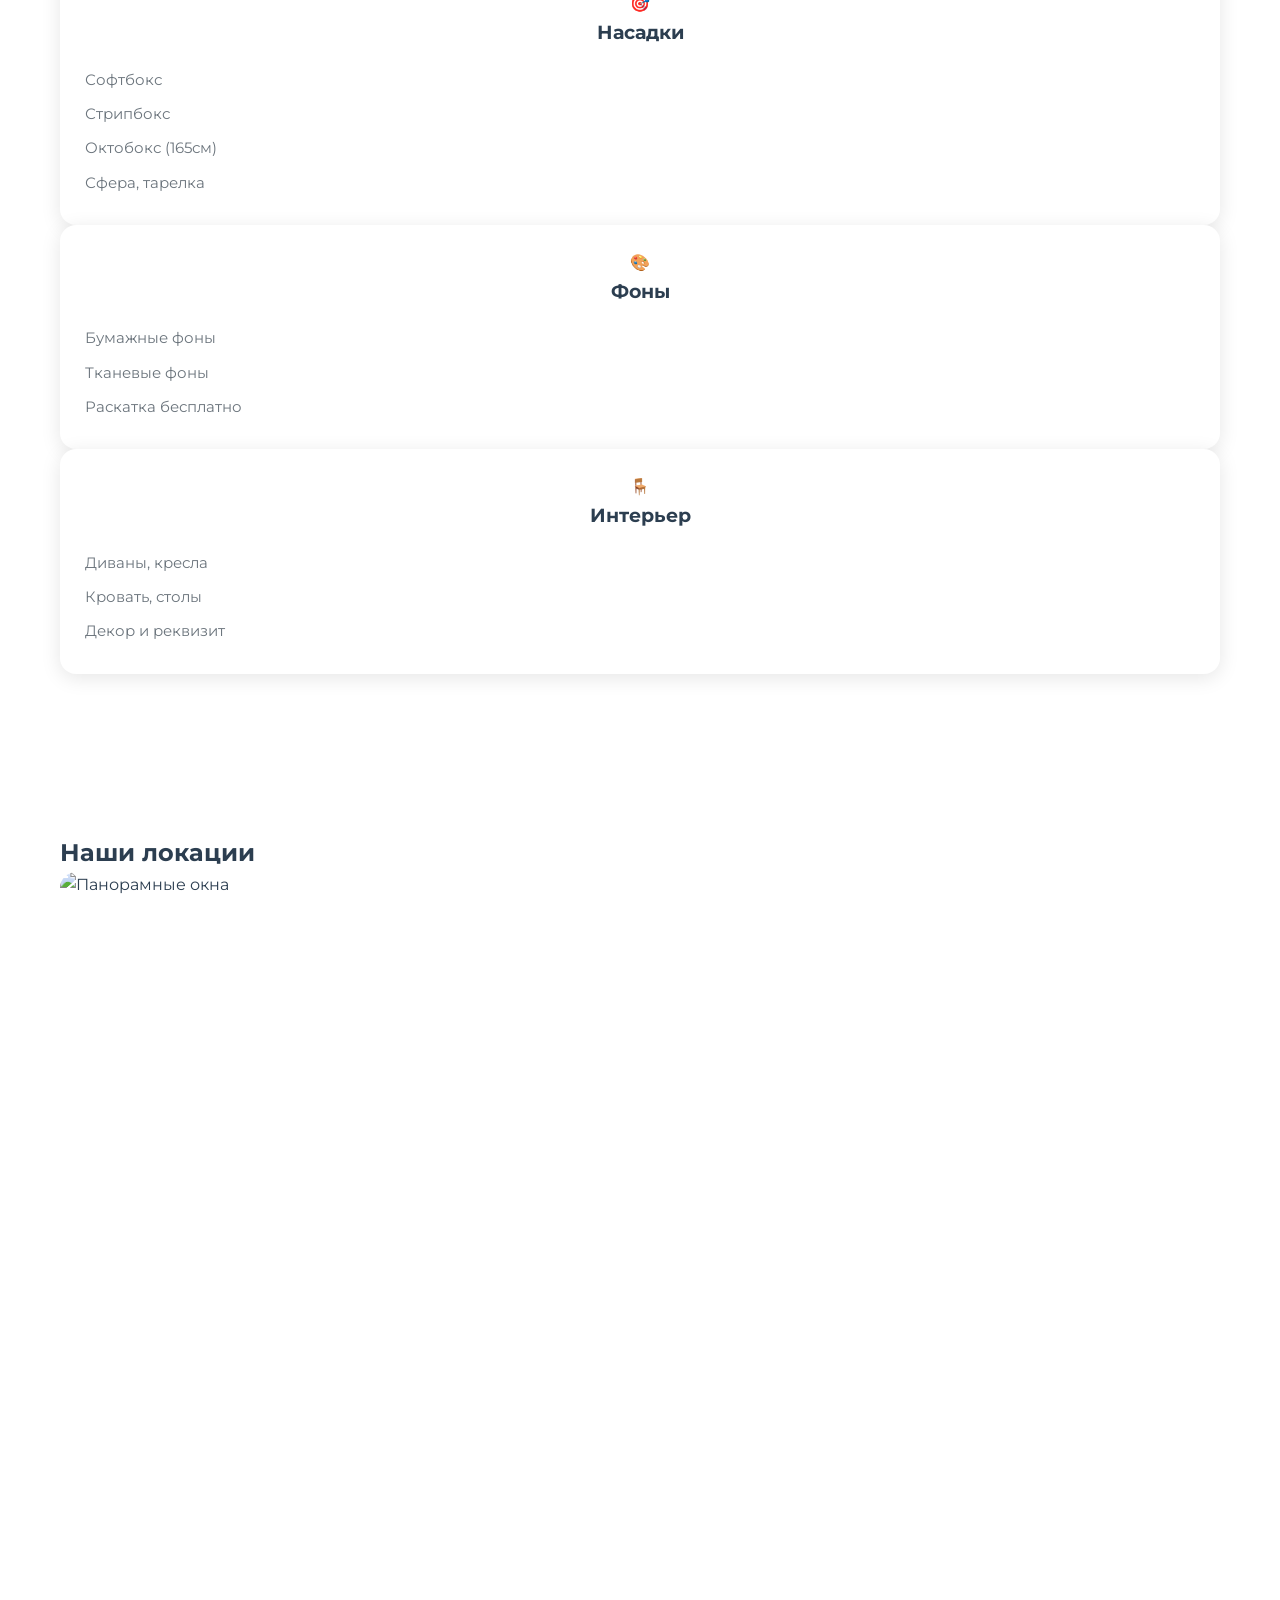
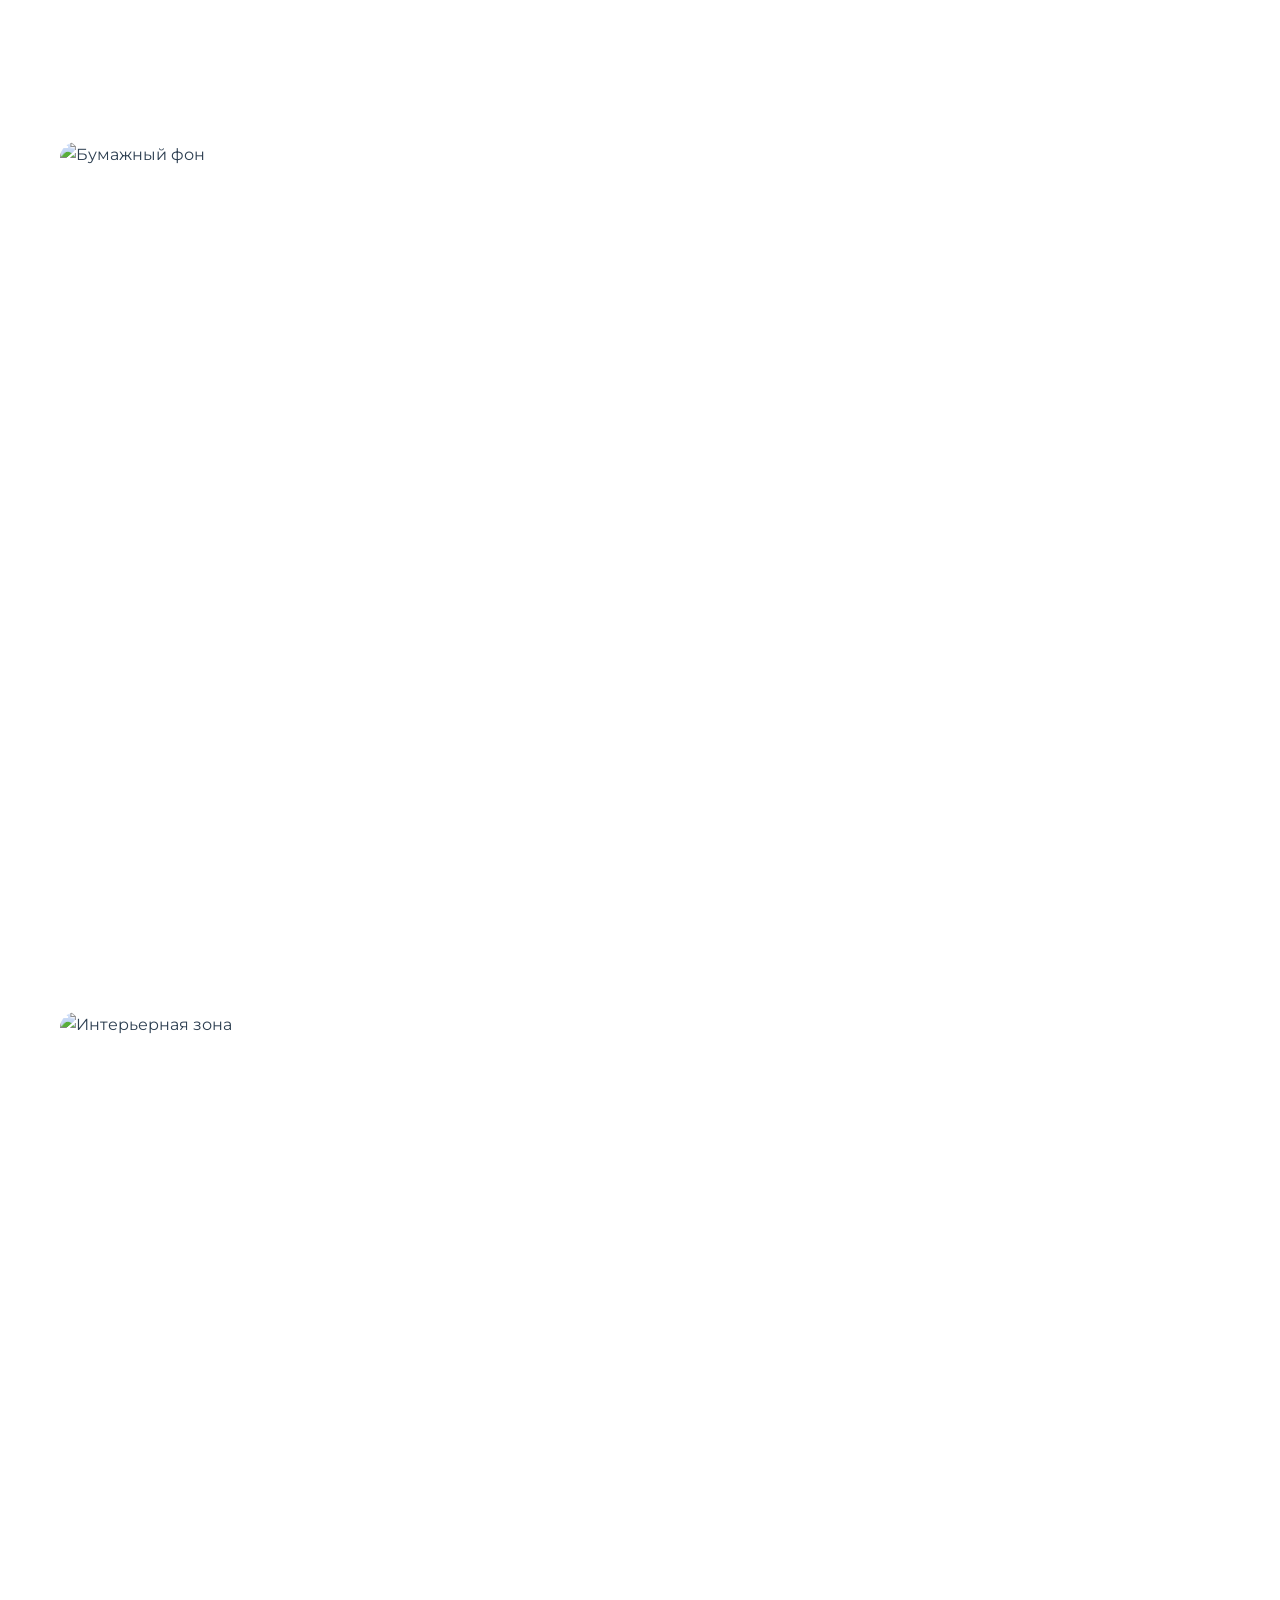
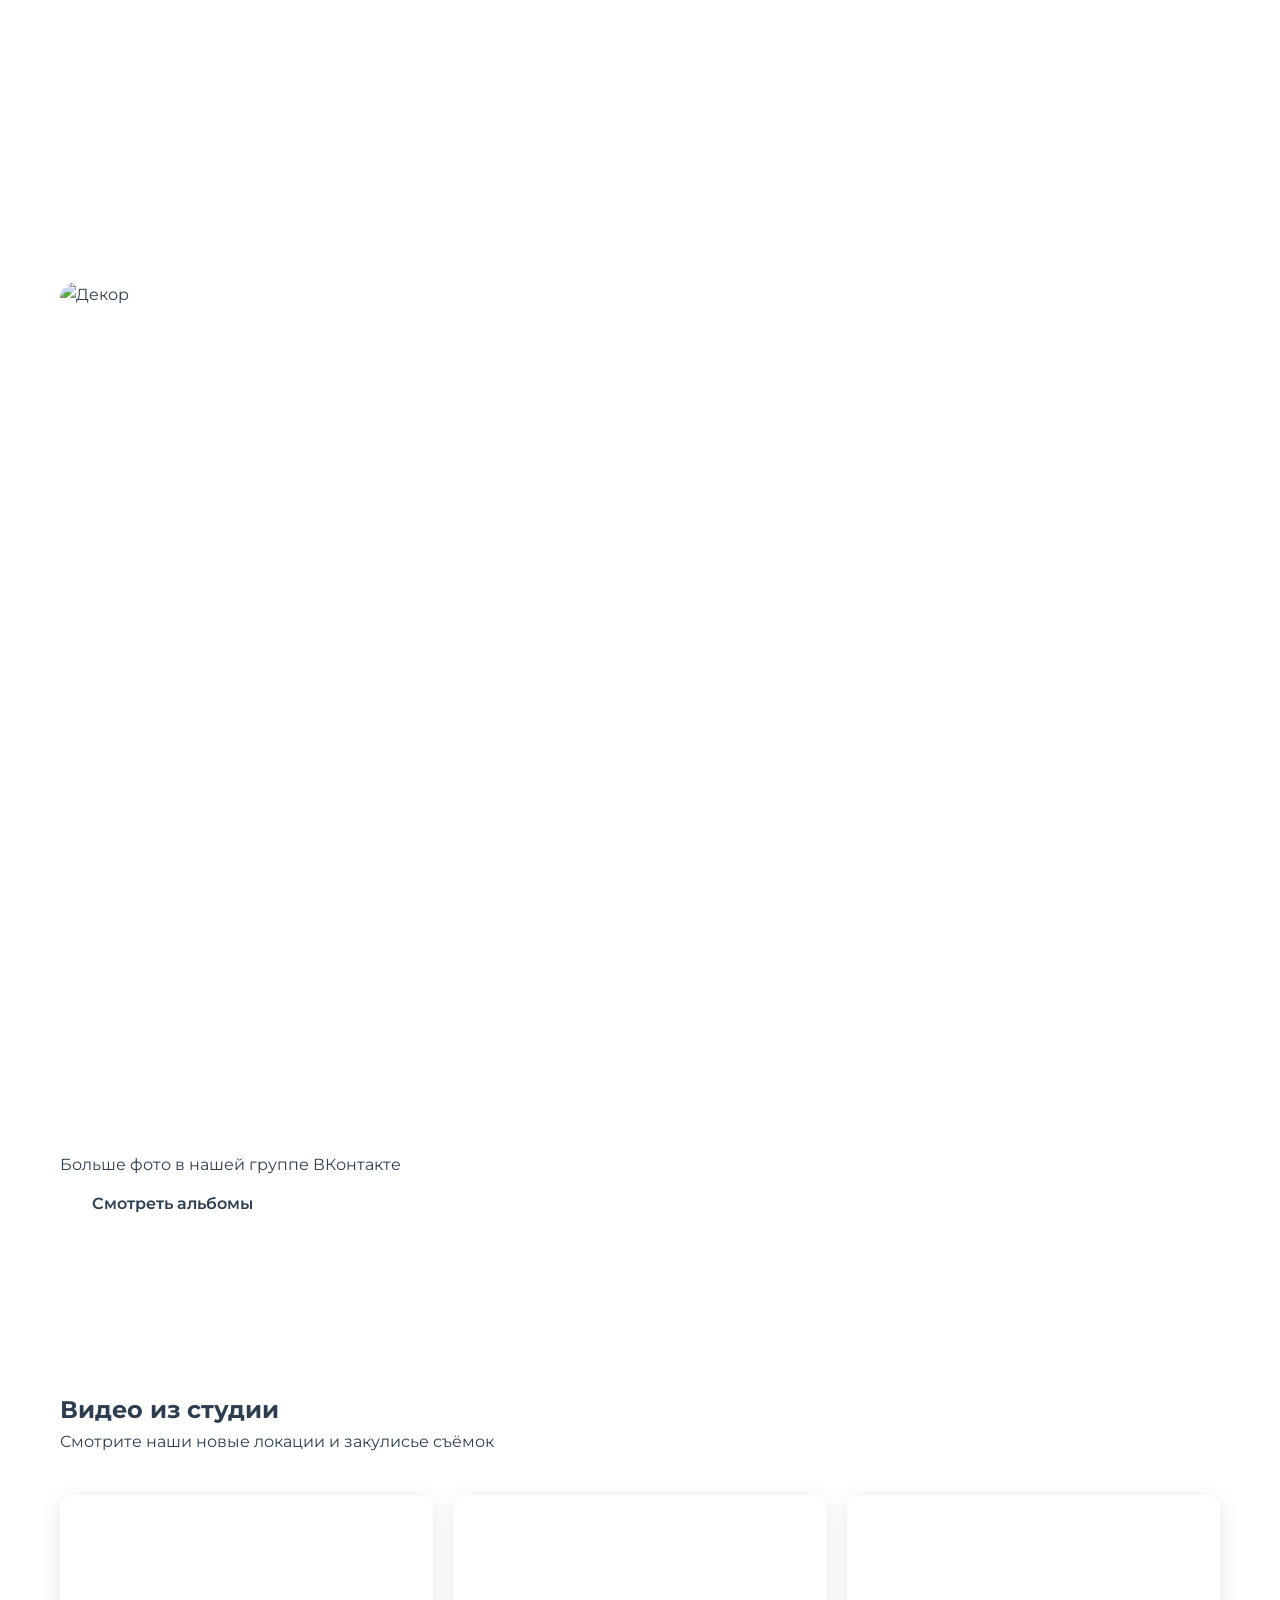
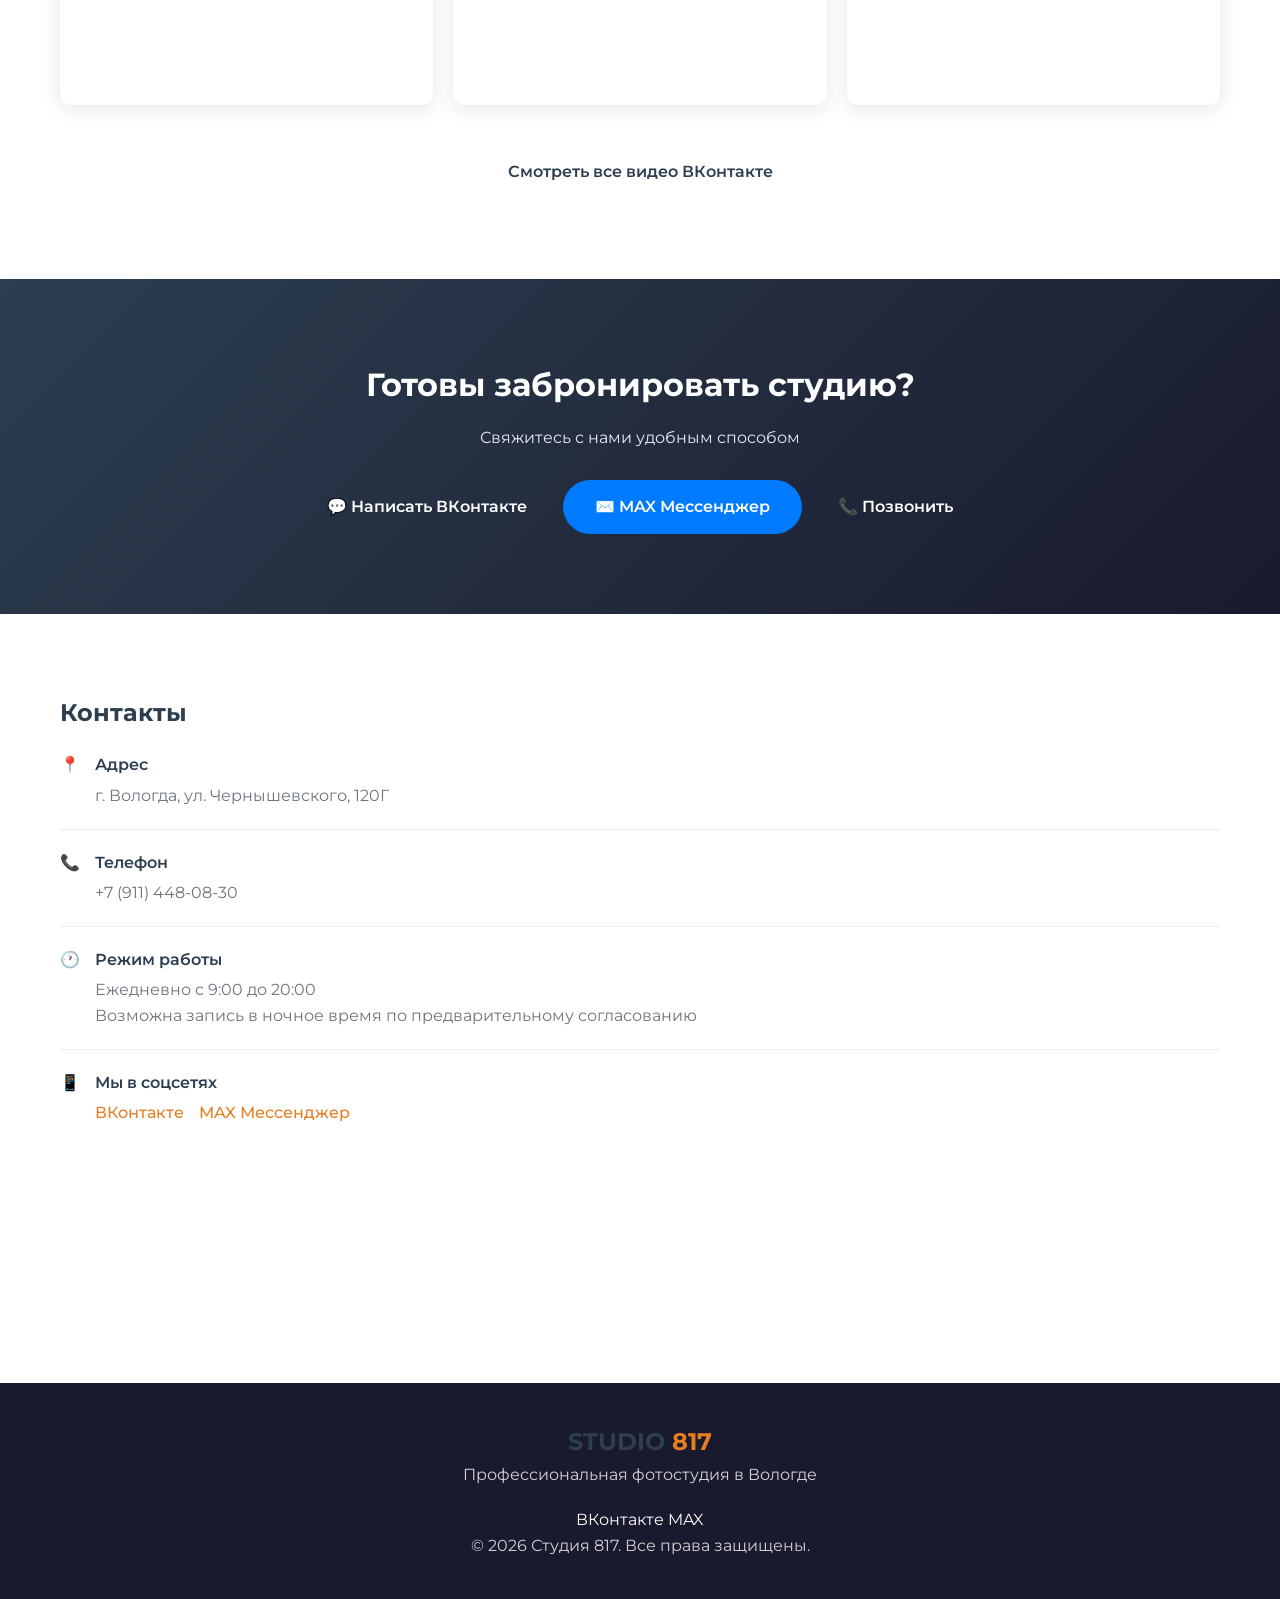
==== commit 37aa1f7b: "Update index.html" ====
--- a/index.html
+++ b/index.html
@@ -340,21 +340,21 @@
             <div class="video__grid">
                 <!-- Вставьте сюда iframe из VK -->
                 <div class="video-item">
-                    <iframe src="https://vk.com/video_ext.php?oid=-20899239&id=456240001&hd=2" 
+                    <iframe src="https://vk.com/wall-20899239_2203" 
                             frameborder="0" 
                             allow="autoplay; encrypted-media; fullscreen; picture-in-picture;" 
                             allowfullscreen>
                     </iframe>
                 </div>
                 <div class="video-item">
-                    <iframe src="https://vk.com/video_ext.php?oid=-20899239&id=456240002&hd=2" 
+                    <iframe src="https://vk.com/wall-20899239_2196" 
                             frameborder="0" 
                             allow="autoplay; encrypted-media; fullscreen; picture-in-picture;" 
                             allowfullscreen>
                     </iframe>
                 </div>
                 <div class="video-item">
-                    <iframe src="https://vk.com/video_ext.php?oid=-20899239&id=456240003&hd=2" 
+                    <iframe src="https://vk.com/clip-20899239_456239949" 
                             frameborder="0" 
                             allow="autoplay; encrypted-media; fullscreen; picture-in-picture;" 
                             allowfullscreen>
@@ -380,7 +380,7 @@
                     <span class="btn__icon">💬</span>
                     Написать ВКонтакте
                 </a>
-                <a href="https://max.ru/chat/studio817" class="btn btn--large btn--max" target="_blank">
+                <a href="https://max.ru/u/f9LHodD0cOK5La_vRXrk-UHTrmnd-K-iJbwADqxnoBIQLmm8fCfx4R6feZg" class="btn btn--large btn--max" target="_blank">
                     <span class="btn__icon">✉️</span>
                     MAX Мессенджер
                 </a>
@@ -417,6 +417,7 @@
                         <div>
                             <h4>Режим работы</h4>
                             <p>Ежедневно с 9:00 до 20:00</p>
+                            <p>Возможна запись в ночное время по предварительному согласованию</p>
                         </div>
                     </div>
                     <div class="contact-item">
@@ -427,7 +428,7 @@
                                 <a href="https://vk.com/studio817" class="social-link social-link--vk" target="_blank">
                                     ВКонтакте
                                 </a>
-                                <a href="https://max.ru/studio817" class="social-link social-link--max" target="_blank">
+                                <a href="https://max.ru/u/f9LHodD0cOK5La_vRXrk-UHTrmnd-K-iJbwADqxnoBIQLmm8fCfx4R6feZg" class="social-link social-link--max" target="_blank">
                                     MAX Мессенджер
                                 </a>
                             </div>
--- a/css/style.css
+++ b/css/style.css
@@ -822,3 +822,201 @@
 .text-center { text-align: center; }
 .mt-20 { margin-top: 20px; }
 .mb-20 { margin-bottom: 20px; }
+/* Hero with Panoramic Windows */
+.hero--panoramic {
+    background: linear-gradient(135deg, rgba(44,62,80,0.9) 0%, rgba(26,26,46,0.95) 100%),
+                url('../images/hero-bg.jpg') center/cover no-repeat;
+    position: relative;
+    min-height: 100vh;
+    display: flex;
+    align-items: center;
+}
+
+.hero__features {
+    display: grid;
+    grid-template-columns: repeat(auto-fit, minmax(150px, 1fr));
+    gap: 20px;
+    margin: 30px 0;
+}
+
+.feature {
+    display: flex;
+    flex-direction: column;
+    align-items: center;
+    text-align: center;
+    padding: 20px;
+    background: rgba(255,255,255,0.1);
+    border-radius: 12px;
+    backdrop-filter: blur(10px);
+}
+
+.feature__icon {
+    font-size: 2.5rem;
+    margin-bottom: 10px;
+}
+
+.feature__text {
+    font-size: 0.9rem;
+    line-height: 1.4;
+}
+
+.hero__trust {
+    display: flex;
+    justify-content: center;
+    gap: 30px;
+    margin-top: 30px;
+    flex-wrap: wrap;
+}
+
+.trust-item {
+    display: flex;
+    align-items: center;
+    gap: 8px;
+    color: var(--white);
+    opacity: 0.9;
+}
+
+.trust__icon {
+    color: #2ecc71;
+    font-weight: bold;
+}
+
+/* CTA Bar */
+.cta-bar {
+    background: linear-gradient(135deg, #e67e22 0%, #d35400 100%);
+    color: white;
+    padding: 15px 0;
+    text-align: center;
+}
+
+.cta-bar__text {
+    margin: 0;
+    font-size: 1.1rem;
+}
+
+.btn--small {
+    padding: 8px 20px;
+    font-size: 0.9rem;
+    background: white;
+    color: #e67e22;
+    margin-left: 15px;
+}
+
+/* About Features */
+.about__features {
+    margin-top: 30px;
+}
+
+.about-feature {
+    display: flex;
+    gap: 15px;
+    margin-bottom: 25px;
+    padding: 20px;
+    background: var(--light);
+    border-radius: 12px;
+    transition: var(--transition);
+}
+
+.about-feature:hover {
+    transform: translateX(5px);
+    box-shadow: var(--shadow);
+}
+
+.about-feature__icon {
+    font-size: 2rem;
+    min-width: 50px;
+    text-align: center;
+}
+
+.about-feature h4 {
+    margin-bottom: 5px;
+    color: var(--primary);
+}
+
+.about-feature p {
+    color: var(--gray);
+    font-size: 0.95rem;
+    margin: 0;
+}
+
+/* Video Section */
+.video__grid {
+    display: grid;
+    grid-template-columns: repeat(auto-fit, minmax(300px, 1fr));
+    gap: 20px;
+    margin: 40px 0;
+}
+
+.video-item {
+    position: relative;
+    padding-bottom: 56.25%; /* 16:9 */
+    height: 0;
+    overflow: hidden;
+    border-radius: 12px;
+    box-shadow: var(--shadow);
+}
+
+.video-item iframe {
+    position: absolute;
+    top: 0;
+    left: 0;
+    width: 100%;
+    height: 100%;
+    border-radius: 12px;
+}
+
+.video__more {
+    text-align: center;
+    margin-top: 30px;
+}
+
+/* MAX Messenger Button */
+.btn--max {
+    background: #007AFF;
+    color: white;
+}
+
+.btn--max:hover {
+    background: #0056CC;
+    transform: translateY(-2px);
+}
+
+.social-link--max {
+    color: #007AFF;
+}
+
+/* Responsive */
+@media (max-width: 768px) {
+    .hero__features {
+        grid-template-columns: 1fr;
+    }
+    
+    .hero__trust {
+        flex-direction: column;
+        align-items: center;
+        gap: 10px;
+    }
+    
+    .cta-bar {
+        padding: 12px 0;
+    }
+    
+    .cta-bar__text {
+        font-size: 0.95rem;
+    }
+    
+    .btn--small {
+        margin-left: 0;
+        margin-top: 10px;
+        display: block;
+    }
+    
+    .about-feature {
+        flex-direction: column;
+        text-align: center;
+    }
+    
+    .video__grid {
+        grid-template-columns: 1fr;
+    }
+}
